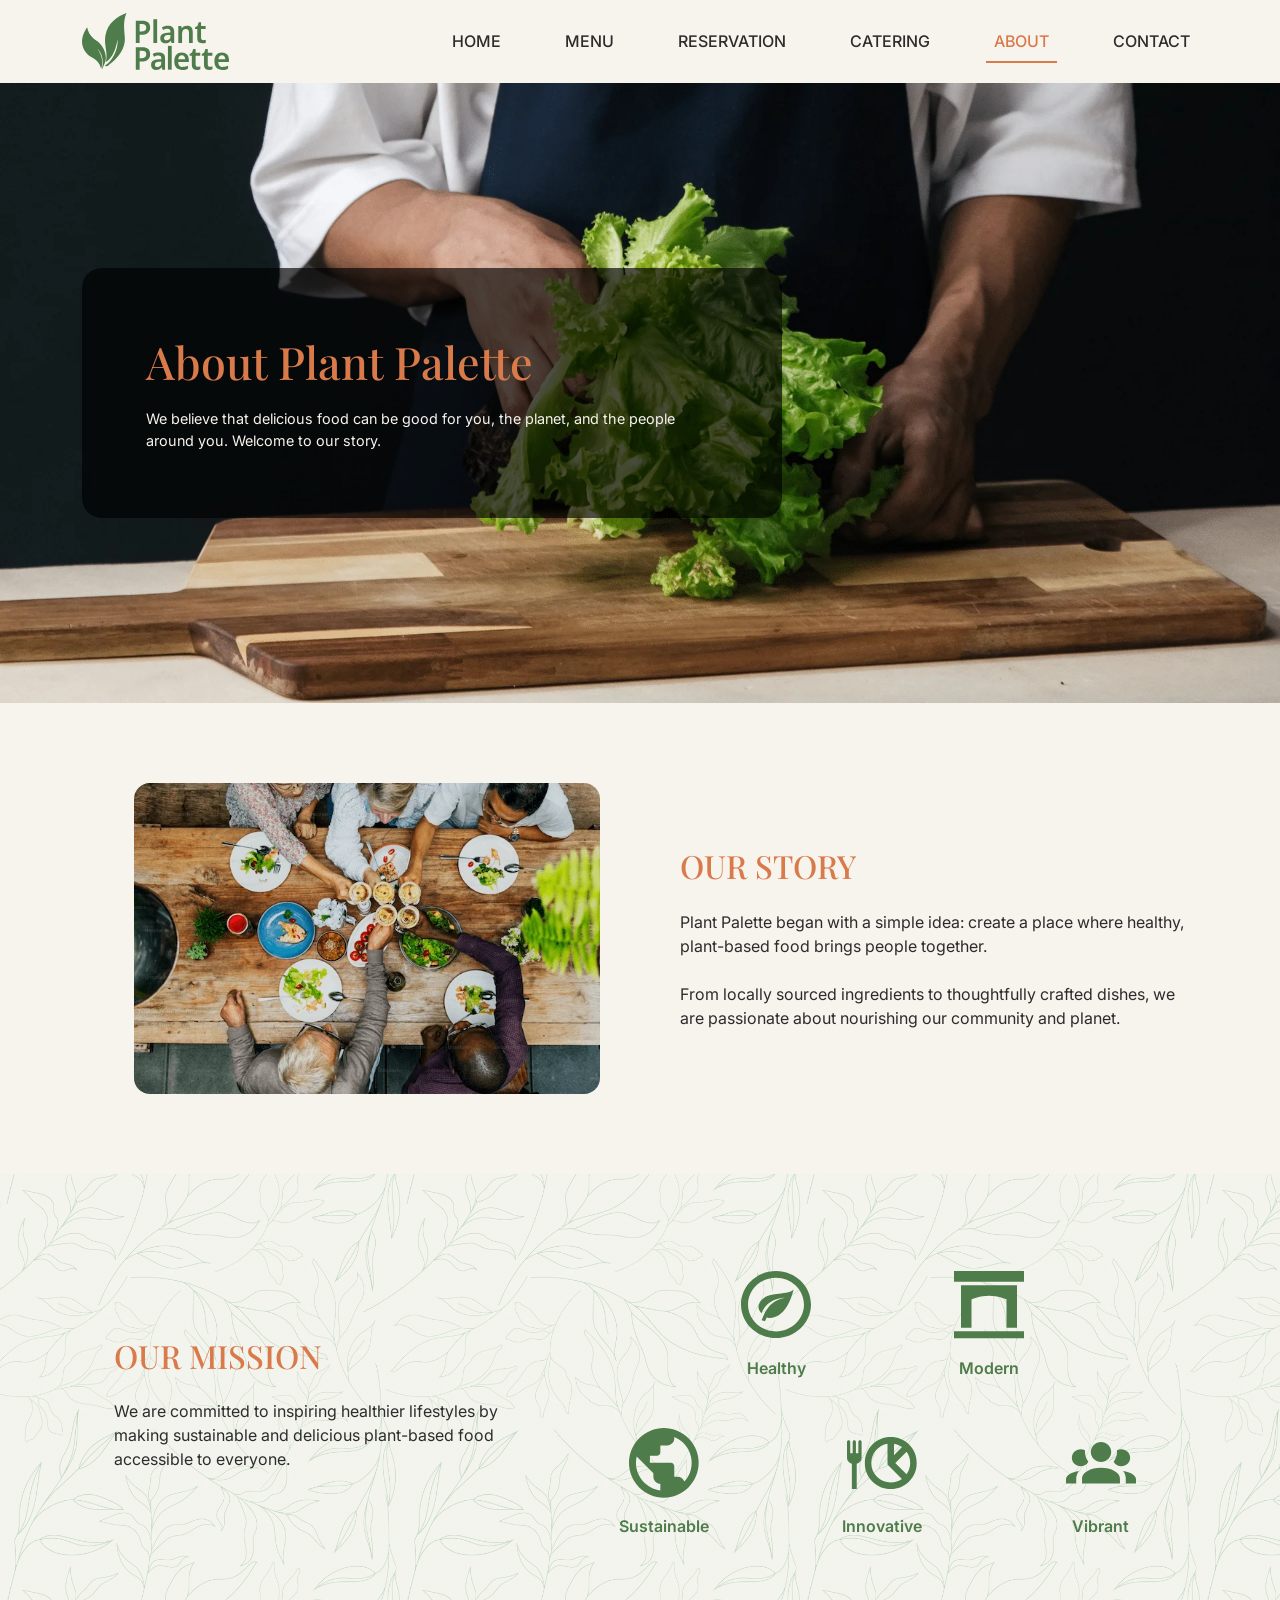
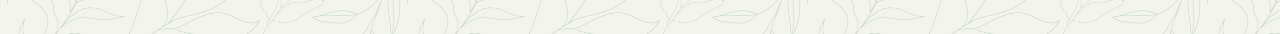
==== about.html @ 4c5352b7 "Add our mission section and bg pic" ====
<!DOCTYPE html>
<html lang="en">
<head>
    <meta charset="UTF-8">
    <meta name="viewport" content="width=device-width, initial-scale=1.0">

    <title>Plant Palette | Reservation</title>

    <link rel="preconnect" href="https://fonts.googleapis.com">
    <link rel="preconnect" href="https://fonts.gstatic.com" crossorigin>
    <link href="https://fonts.googleapis.com/css2?family=Inter:wght@400;500;600;700&family=Playfair+Display:wght@600;700&display=swap" rel="stylesheet">

    <link href="https://cdn.jsdelivr.net/npm/bootstrap@5.3.8/dist/css/bootstrap.min.css" rel="stylesheet" integrity="sha384-sRIl4kxILFvY47J16cr9ZwB07vP4J8+LH7qKQnuqkuIAvNWLzeN8tE5YBujZqJLB" crossorigin="anonymous">

    <link rel="stylesheet" href="https://cdnjs.cloudflare.com/ajax/libs/animate.css/4.1.1/animate.min.css">

    <link rel="stylesheet" href="css/style.css">
</head>

<body>

    <a href="#main-content" class="visually-hidden-focusable">Skip to main content</a>
     
    <!-- Header -->
    <header>
        <nav class="navbar navbar-expand-md">
            <div class="container">
             
                <a class="navbar-brand" href="index.html">
                    <img src="images/logo.svg" alt="Plant Palette"> 
                </a>

                <button
                    class="navbar-toggler"
                    type="button"
                    data-bs-toggle="collapse"
                    data-bs-target="#main-nav"
                    aria-controls="main-nav"
                    aria-expanded="false"
                    aria-label="Toggle navigation"
                >
                   <span class="navbar-toggler-icon"></span>
                </button>

                <div class="collapse navbar-collapse" id="main-nav">
                    <ul class="navbar-nav ms-auto gap-md-2 gap-lg-3 gap-xl-5 text-uppercase">
                        <li class="nav-item">
                            <a class="nav-link" href="index.html">Home</a>
                        </li>

                        <li class="nav-item">
                            <a class="nav-link" href="#">Menu</a>
                        </li>

                        <li class="nav-item">
                            <a class="nav-link" href="reservation.html">Reservation</a>
                        </li>

                        <li class="nav-item">
                            <a class="nav-link" href="#">Catering</a>
                        </li>

                        <li class="nav-item">
                            <a class="nav-link active" aria-current="page" href="about.html">About</a>
                        </li>

                        <li class="nav-item">
                            <a class="nav-link" href="#">Contact</a>
                        </li>
                    </ul>
                </div>

            </div>
        </nav>
    </header>
        
    <main id="main-content">

    <!-- About Hero Section -->
        <section class="hero about-hero">

            <img
                class="hero-image"
                src="images/about-hero-1200.webp"
                srcset="
                    images/about-hero-640.webp 640w,
                    images/about-hero-1200.webp 1200w,
                    images/about-hero-1920.webp 1920w
                "
                sizes="100vw"
                alt="Chef preparing fresh lettuce at Plant Palette"
            >

            <div class="container d-flex justify-content-center justify-content-md-start">
                <div class="hero-content about-hero-content d-flex flex-column justify-content-center">

                    <h1>About Plant Palette</h1>

                    <p class="mb-0">
                        We believe that delicious food can be good for you, the planet,
                        and the people around you. Welcome to our story.
                    </p>

                </div>
            </div>

        </section>      

        <!-- Our Story Section -->
        <section class="our-story">
            <div class="container">

                <!-- Mobile Intro -->
                <div class="d-md-none">
                    <h2 class="text-uppercase text-center mb-4">
                        Our Story
                    </h2>

                    <p class="mb-4">
                        Plant Palette began with a simple idea: create a place where healthy,
                        plant-based food brings people together.
                    </p>

                    <p class="mb-5">
                        From locally sourced ingredients to thoughtfully crafted dishes,
                        we are passionate about nourishing our community and planet.
                    </p>
                </div>

                <div class="row align-items-center g-3 g-md-3 g-xl-5">

                     <!-- Image -->
                    <div class="col-12 col-md-6">
                        <img
                            class="img-fluid rounded-4 our-story-image"
                            src="images/our-story-1200.webp"
                            srcset="
                                images/our-story-640.webp 640w,
                                images/our-story-1200.webp 1200w
                            "
                            sizes="
                                (min-width: 1200px) 40vw,
                                (min-width: 768px) 58vw,
                                100vw
                            "
                            alt="People sharing a meal around a table"
                        >
                    </div>

                    <!-- Tablet / Desktop Content -->
                    <div class="col-12 col-md-6">

                        <div class="d-none d-md-block">
                            <h2 class="text-uppercase mb-4">
                                Our Story
                            </h2>

                            <p class="mb-4">
                                Plant Palette began with a simple idea: create a place where healthy,
                                plant-based food brings people together.
                            </p>

                            <p class="mb-0">
                                From locally sourced ingredients to thoughtfully crafted dishes,
                                we are passionate about nourishing our community and planet.
                            </p>
                        </div>

                    </div>

                </div>
            </div>
        </section>

        <!-- Our Mission Section -->
        <section class="our-mission">
            <div class="container">

                <div class="row align-items-center g-5">

                    <!-- Mission Content -->
                     <div class="col-12 col-md-5">
                        <div class="mission-content">

                            <h2 class="text-uppercase text-center text-md-start mb-4">
                                Our Mission
                            </h2>

                            <p class="mb-0">
                                We are committed to inspiring healthier lifestyles by making
                                sustainable and delicious plant-based food accessible to everyone.
                            </p>

                        </div>
                    </div>

                    <!-- Mission Features -->
                    <div class="col-12 col-md-7">

                        <!-- First Row -->
                        <div class="row justify-content-center text-center g-2 mb-5">

                            <div class="col-5 col-md-4">
                                <img
                                    class="mission-icon"
                                    src="images/healthy-icon.svg"
                                    alt=""
                                >
                                <p class="fw-semibold text-primary mb-0">
                                    Healthy
                                </p>
                            </div>

                            <div class="col-5 col-md-4">
                                <img
                                    class="mission-icon"
                                    src="images/modern-icon.svg"
                                    alt=""
                                >
                                <p class="fw-semibold text-primary mb-0">
                                    Modern
                                </p>
                            </div>

                        </div>

                        <!-- Second Row -->
                        <div class="row justify-content-center text-center g-4">

                            <div class="col-4">
                                <img
                                    class="mission-icon"
                                    src="images/sustainable-icon.svg"
                                    alt=""
                                >
                                <p class="fw-semibold text-primary mb-0">
                                    Sustainable
                                </p>
                            </div>

                            <div class="col-4">
                                <img
                                    class="mission-icon"
                                    src="images/innovative-icon.svg"
                                    alt=""
                                >
                                <p class="fw-semibold text-primary mb-0">
                                    Innovative
                                </p>
                            </div>

                            <div class="col-4">
                                <img
                                    class="mission-icon"
                                    src="images/vibrant-icon.svg"
                                    alt=""
                                >
                                <p class="fw-semibold text-primary mb-0">
                                    Vibrant
                                </p>
                            </div>

                        </div>

                    </div>

                 </div>

            </div>
        </section>






    
    </main>

    <!-- Footer Section -->

    <!-- Bootstrap JS Bundle -->
    <script src="https://cdn.jsdelivr.net/npm/bootstrap@5.3.8/dist/js/bootstrap.bundle.min.js" integrity="sha384-FKyoEForCGlyvwx9Hj09JcYn3nv7wiPVlz7YYwJrWVcXK/BmnVDxM+D2scQbITxI" crossorigin="anonymous"></script>

</body>
</html>
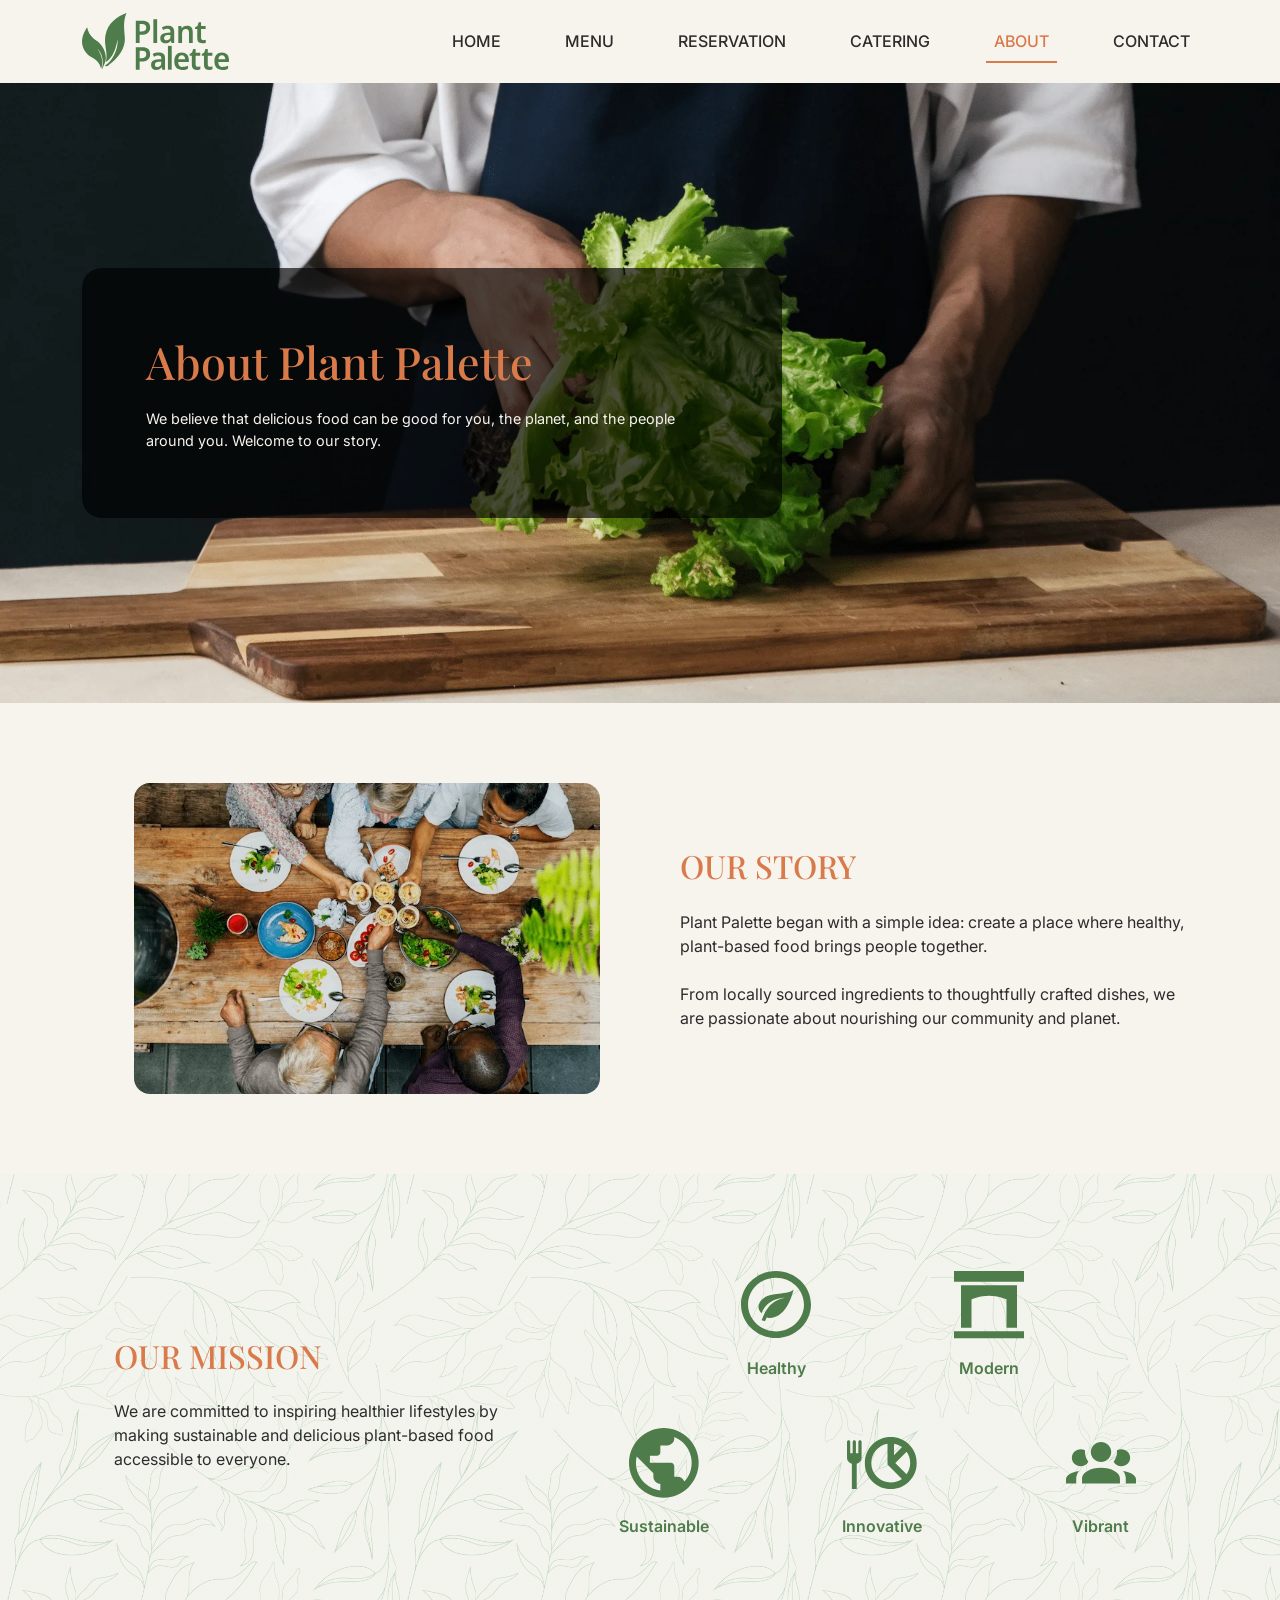
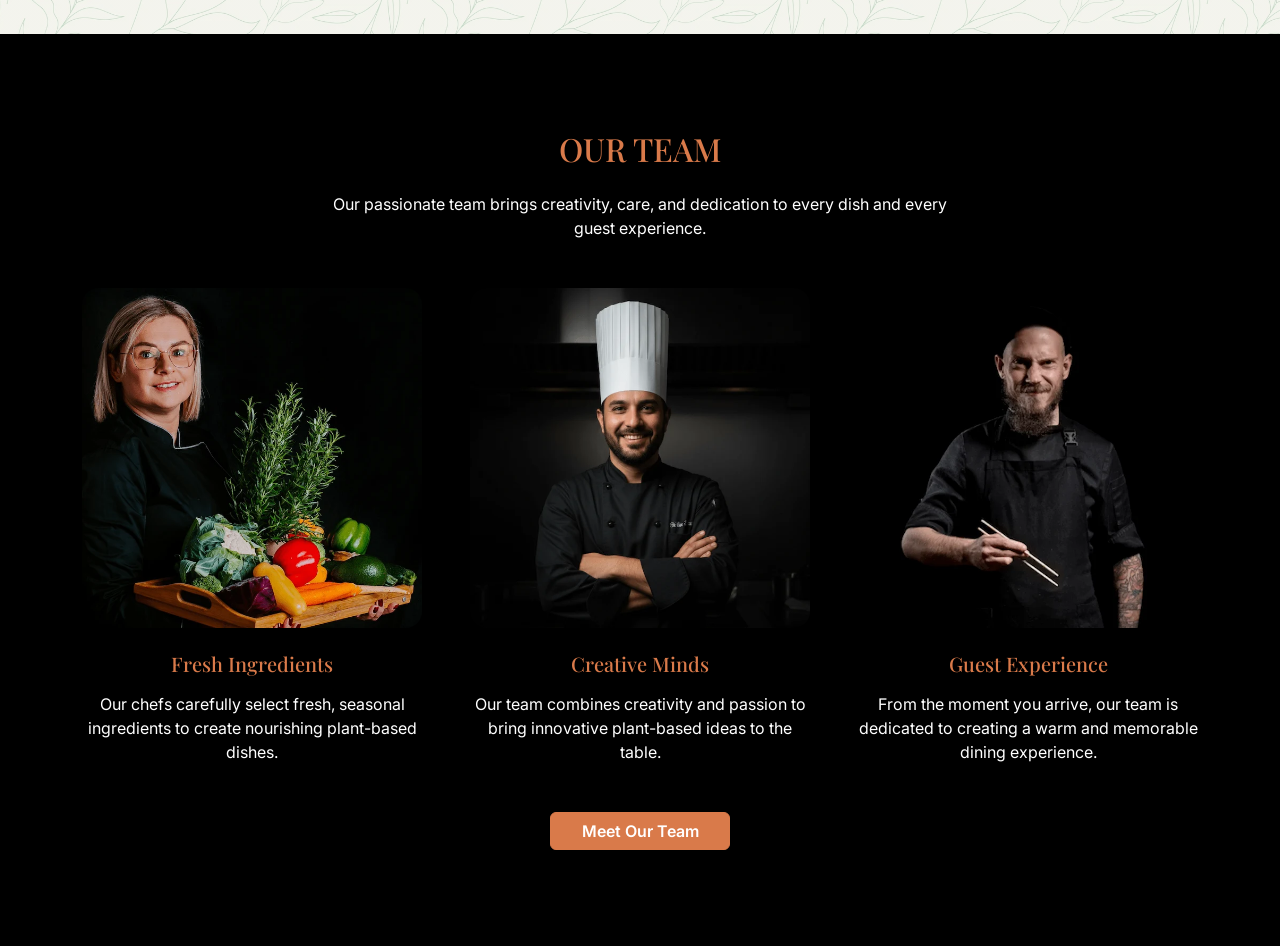
==== commit ea88d693: "Add our team section in about html and css, add team member pics." ====
--- a/about.html
+++ b/about.html
@@ -269,8 +269,129 @@
             </div>
         </section>
 
-
-
+        <!-- Our Team Section -->
+        <section class="our-team">
+            <div class="container">
+
+                <!-- Section Intro -->
+                <div class="team-intro text-center mx-auto">
+                    <h2 class="text-uppercase mb-4">
+                    Our Team
+                    </h2>
+
+                    <p class="mb-5">
+                        Our passionate team brings creativity, care, and dedication
+                        to every dish and every guest experience.
+                    </p>
+                </div>
+
+                <!-- Team Members -->
+                <div class="row g-5 text-center">
+
+                    <!-- Fresh Ingredients -->
+                    <div class="col-12 col-md-6 col-xl-4 order-1 ps-md-4">
+                        <div class="team-member">
+
+                            <img
+                                class="img-fluid rounded-4 team-image"
+                                src="images/fresh-ingredients-1200.webp"
+                                srcset="
+                                    images/fresh-ingredients-640.webp 640w,
+                                    images/fresh-ingredients-1200.webp 1200w
+                                "
+                                sizes="
+                                    (min-width: 1200px) 33vw,
+                                    (min-width: 768px) 50vw,
+                                    100vw
+                                "
+                                alt="Chef preparing fresh ingredients"
+                            >
+
+                            <h3 class="mt-4 mb-3 fs-5">
+                                Fresh Ingredients
+                            </h3>
+
+                            <p class="mb-0">
+                                Our chefs carefully select fresh, seasonal ingredients
+                                to create nourishing plant-based dishes.
+                            </p>
+
+                        </div>
+                    </div>
+
+                    <!-- Creative Minds -->
+                    <div class="col-12 col-md-6 col-xl-4 order-3 order-xl-2 mx-md-auto mx-xl-0">
+                        <div class="team-member">
+
+                            <img
+                                class="img-fluid rounded-4 team-image"
+                                src="images/creative-minds-1200.webp"
+                                srcset="
+                                    images/creative-minds-640.webp 640w,
+                                    images/creative-minds-1200.webp 1200w
+                                "
+                                sizes="
+                                    (min-width: 1200px) 33vw,
+                                    (min-width: 768px) 50vw,
+                                    100vw
+                                "
+                                alt="Chef preparing a creative plant-based dish"
+                            >
+
+                            <h3 class="mt-4 mb-3 fs-5">
+                                Creative Minds
+                            </h3>
+
+                            <p class="mb-0">
+                                Our team combines creativity and passion to bring
+                                innovative plant-based ideas to the table.
+                            </p>
+
+                        </div>
+                    </div>
+
+                    <!-- Guest Experience -->
+                    <div class="col-12 col-md-6 col-xl-4 order-2 order-xl-3">
+                        <div class="team-member">
+
+                            <img
+                                class="img-fluid rounded-4 team-image"
+                                src="images/guest-experience-1200.webp"
+                                srcset="
+                                    images/guest-experience-640.webp 640w,
+                                    images/guest-experience-1200.webp 1200w
+                                "
+                                sizes="
+                                    (min-width: 1200px) 33vw,
+                                    (min-width: 768px) 50vw,
+                                    100vw
+                                "
+                                alt="Restaurant team member providing guest service"
+                            >
+
+                            <h3 class="mt-4 mb-3 fs-5">
+                                Guest Experience
+                            </h3>
+
+                            <p class="mb-0">
+                                From the moment you arrive, our team is dedicated
+                                to creating a warm and memorable dining experience.
+                            </p>
+
+                        </div>
+                    </div>
+
+                </div>
+
+                <!-- CTA -->
+                <div class="text-center mt-5">
+                    <a class="btn btn-accent" href="#">
+                        Meet Our Team
+                    </a>
+                </div>
+
+            </div>
+        </section>
 
 
 
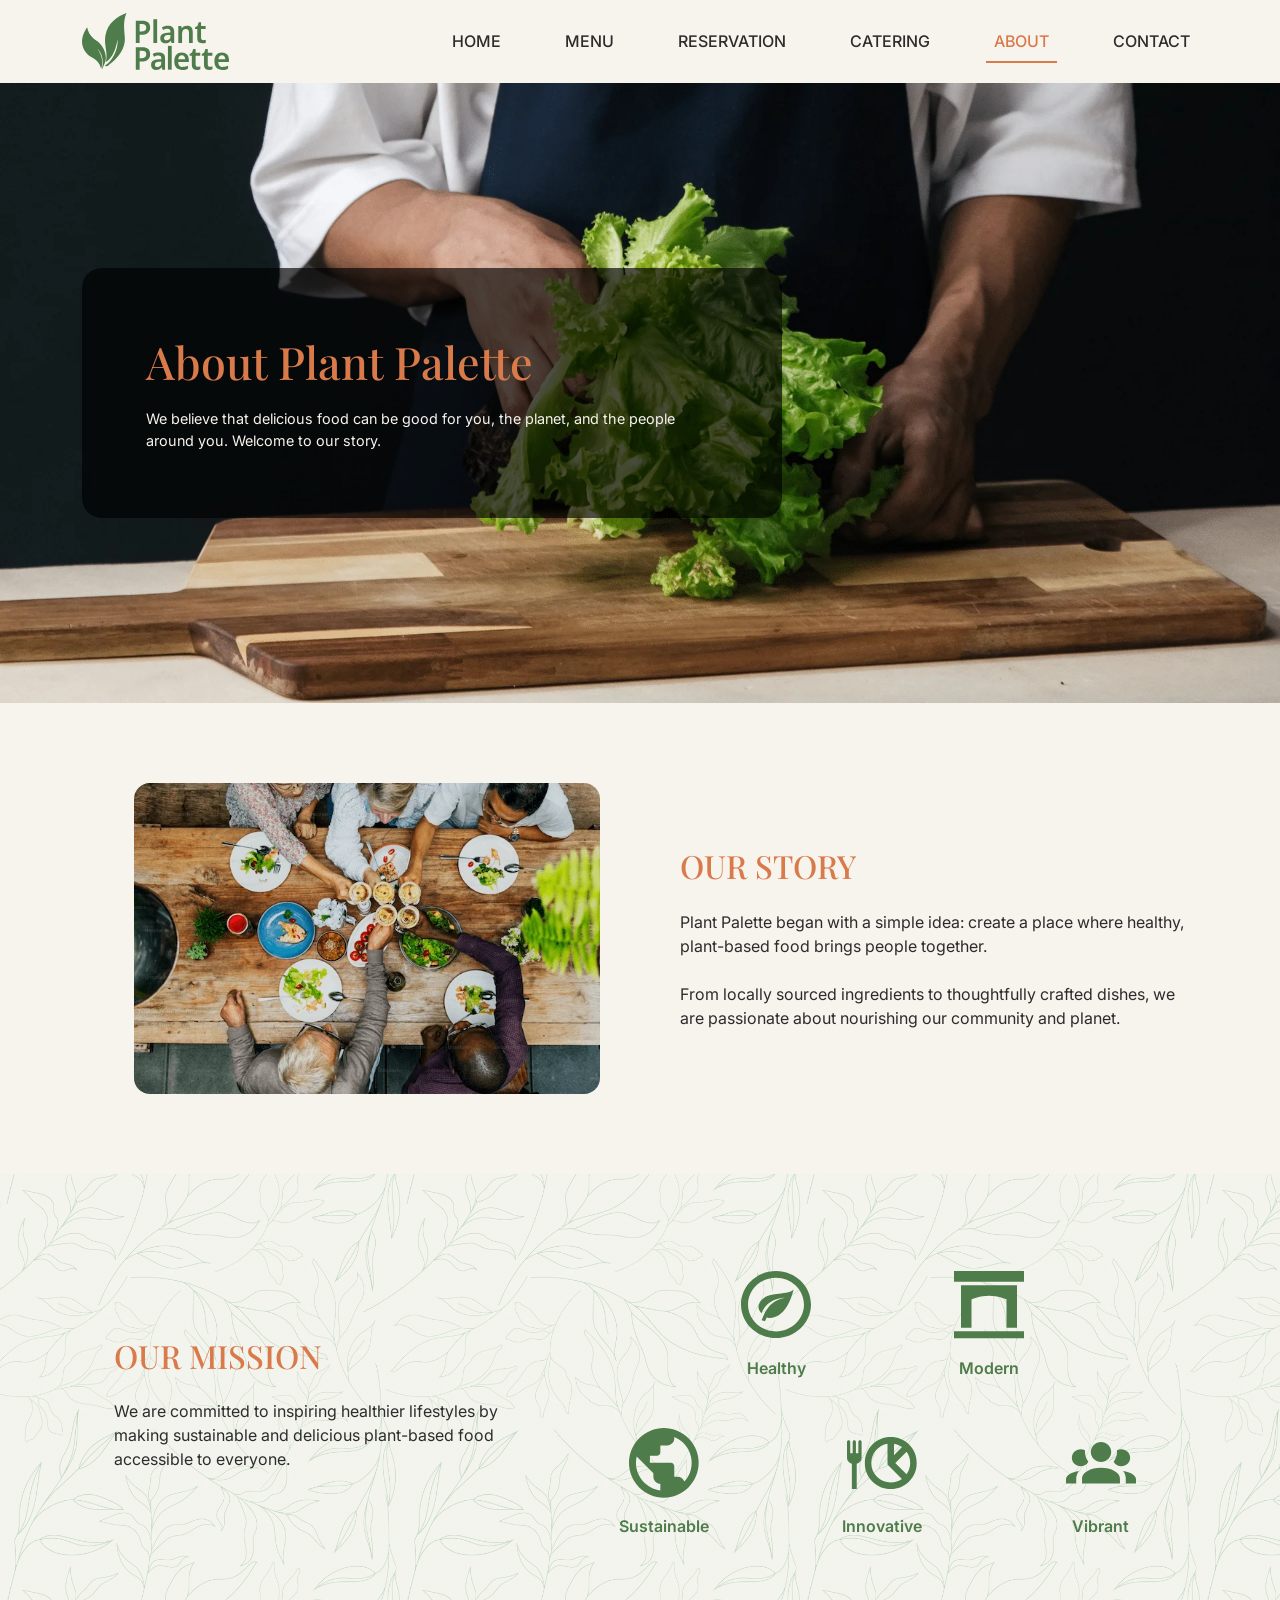
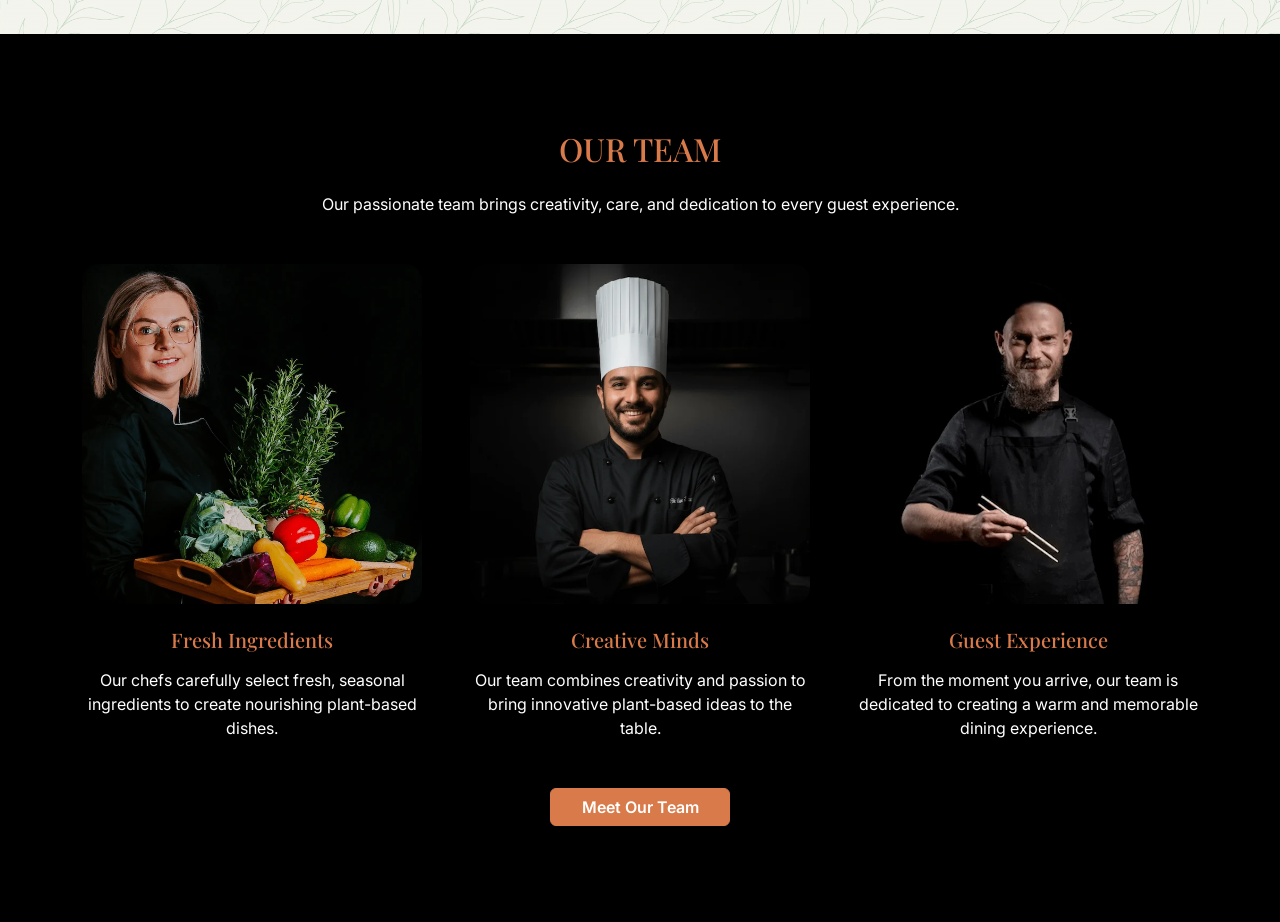
==== commit ad25dff8: "Updated coding layout for our team section" ====
--- a/about.html
+++ b/about.html
@@ -281,7 +281,7 @@
 
                     <p class="mb-5">
                         Our passionate team brings creativity, care, and dedication
-                        to every dish and every guest experience.
+                        to every guest experience.
                     </p>
                 </div>
 
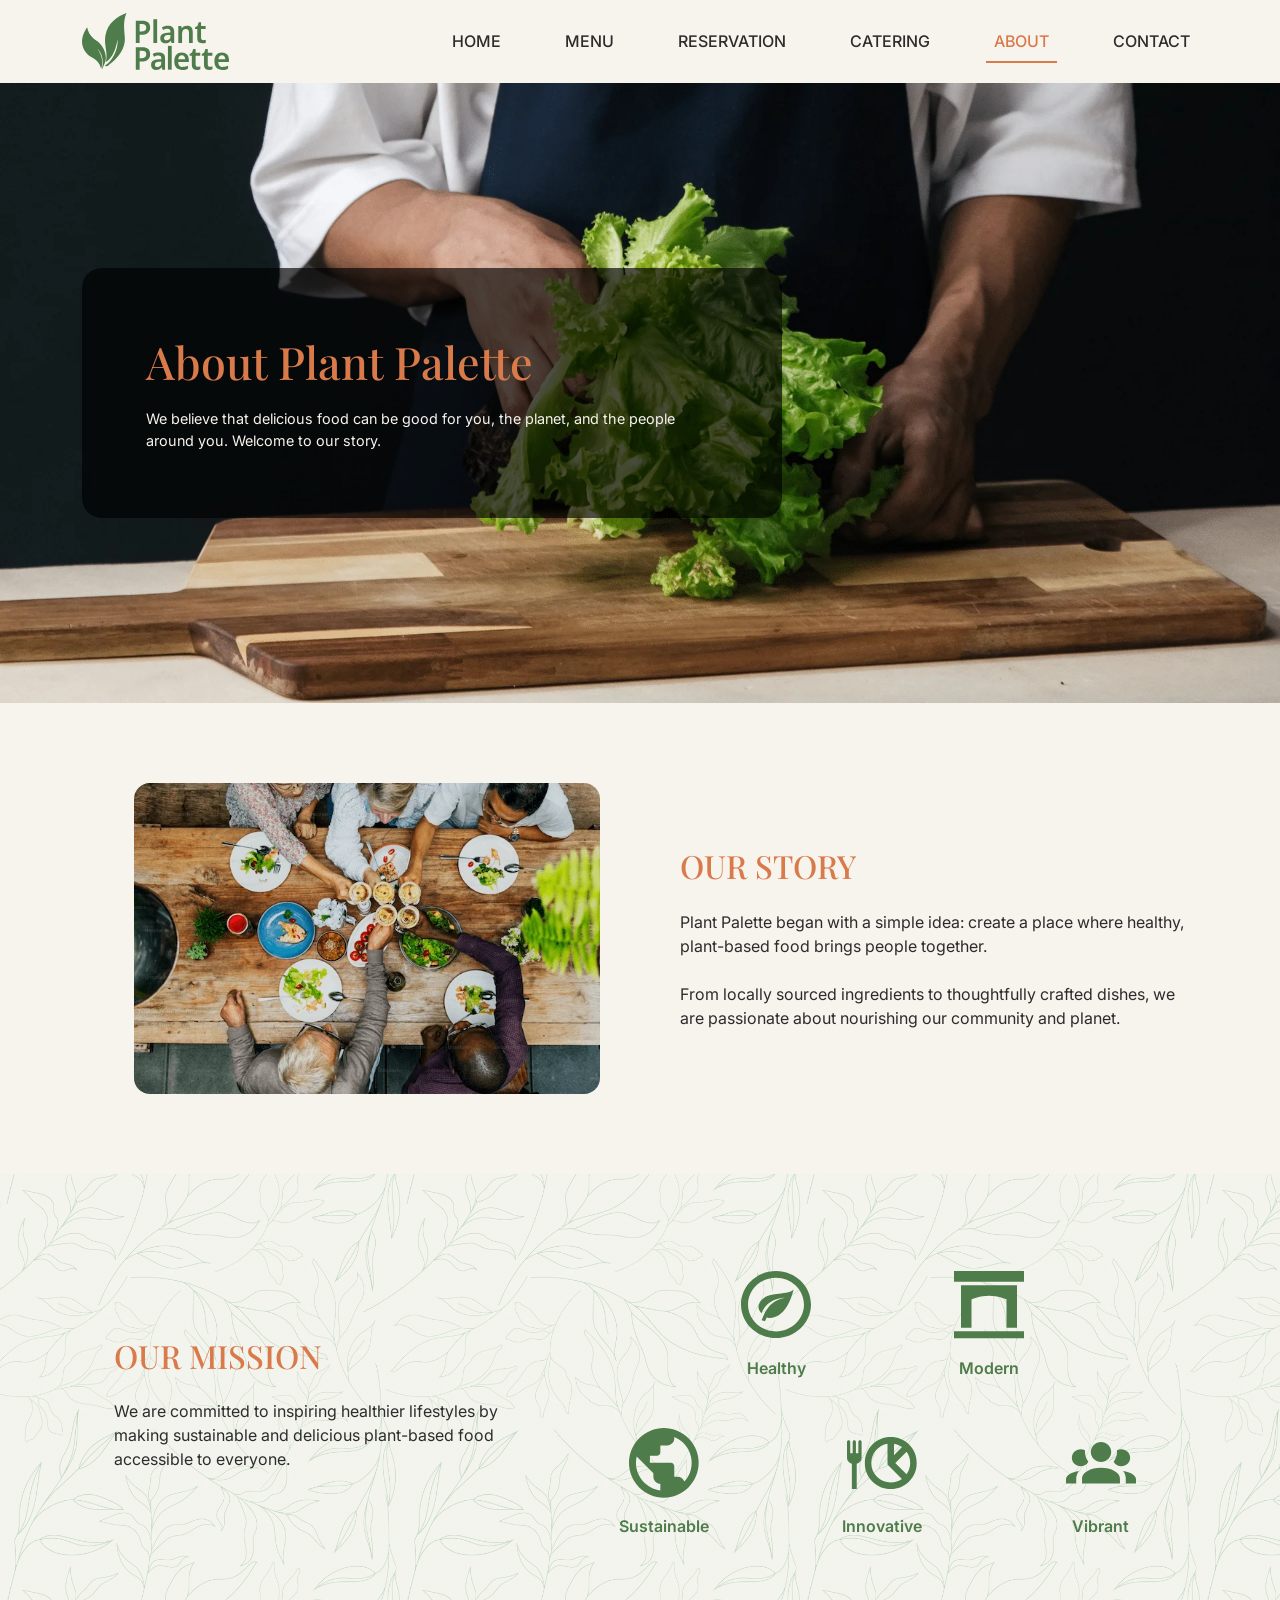
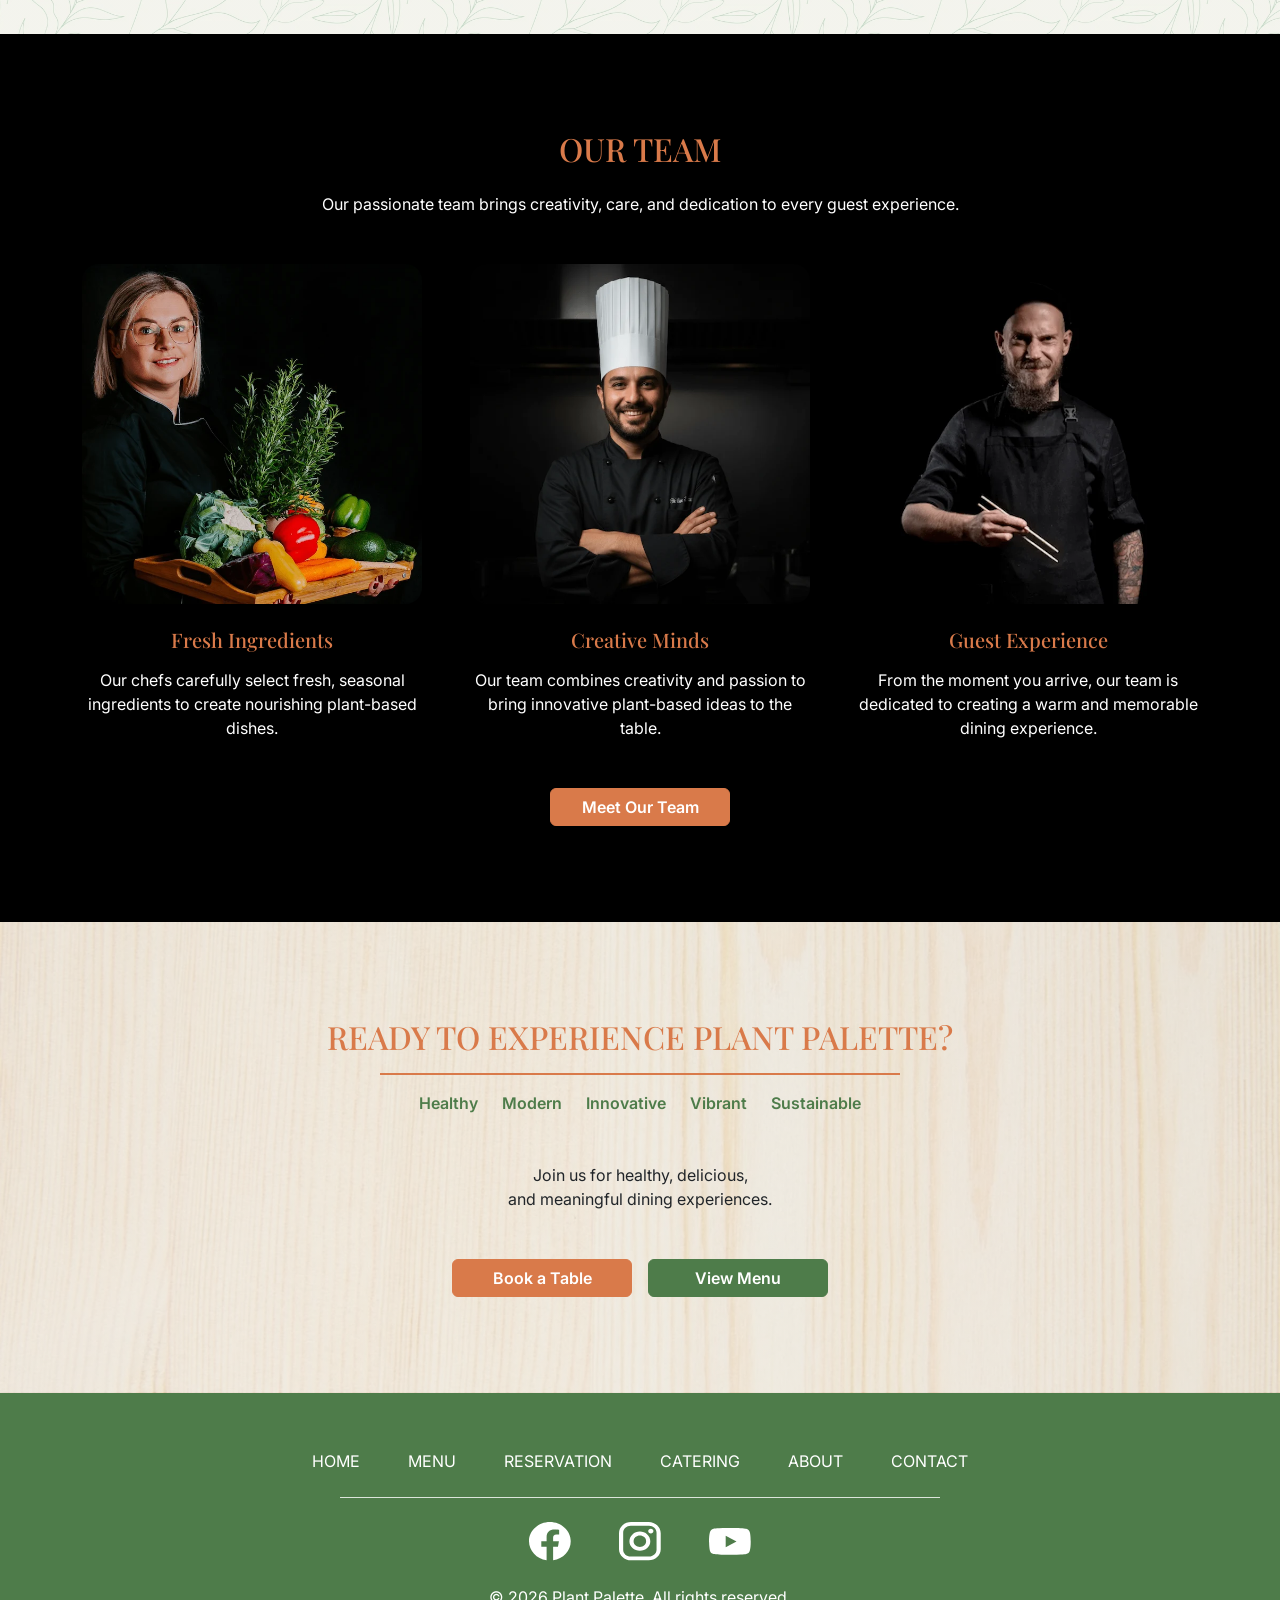
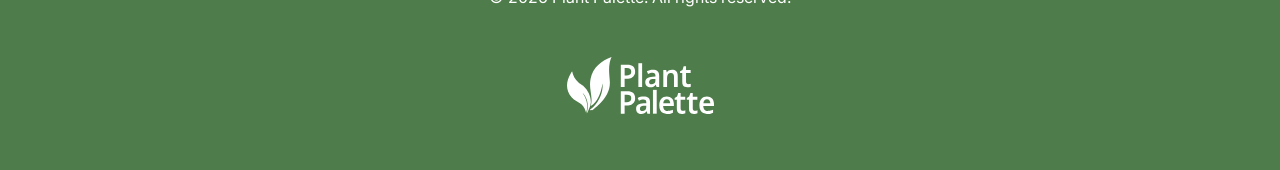
==== commit 72fd8d2e: "Add CTA and footer section in about html" ====
--- a/about.html
+++ b/about.html
@@ -393,14 +393,185 @@
             </div>
         </section>
 
-
-
+         <!-- CTA Section -->
+        <section class="cta-section">
+            <div class="container text-center">
+
+                <h2 class="text-uppercase mb-3">
+                    Ready to Experience Plant Palette?
+                </h2>
+
+                <div class="cta-divider mx-auto mb-3"></div>
+
+                <div class="cta-keywords d-flex justify-content-center flex-wrap gap-2 gap-md-3 gap-xl-4 fw-semibold text-primary mb-5">
+                    <span>Healthy</span>
+                    <span>Modern</span>
+                    <span>Innovative</span>
+                    <span>Vibrant</span>
+                    <span>Sustainable</span>
+                </div>
+
+                <p class="mb-5 text-dark">
+                    Join us for healthy, delicious,<br>
+                    and meaningful dining experiences.
+                </p>
+            
+            
+                <div class="d-flex flex-column flex-md-row justify-content-center align-items-center gap-3">
+                    <a class="btn btn-accent" href="reservation.html">
+                        Book a Table
+                    </a>
+
+                    <a class="btn btn-primary" href="#">
+                        View Menu
+                    </a>
+                </div>
+            </div>
+        </section>
     
     </main>
 
-    <!-- Footer Section -->
-
-    <!-- Bootstrap JS Bundle -->
+     <!-- Footer Section -->
+    <footer class="site-footer">
+   
+        <div class="container">
+
+            <div class="d-md-none">
+
+                <div class="row align-items-center">
+
+                    <!-- Navigation -->
+                    <div class="col-4">
+                        <nav aria-label="Footer navigation">
+                            <ul class="list-unstyled mb-0 d-flex flex-column gap-3">
+                                <li><a class="footer-link" href="index.html">Home</a></li>
+                                <li><a class="footer-link" href="#">Menu</a></li>
+                                <li><a class="footer-link" href="reservation.html">Reservation</a></li>
+                                <li><a class="footer-link" href="#">Catering</a></li>
+                                <li><a class="footer-link" href="about.html">About</a></li>
+                                <li><a class="footer-link" href="#">Contact</a></li>
+                            </ul>
+                        </nav>
+                    </div>
+
+                    <!-- Social Icons -->
+                    <div class="col-3">
+                        <div class="d-flex flex-column align-items-center gap-4">
+
+                            <a href="#" aria-label="Facebook">
+                                <img
+                                    src="images/facebook-icon.svg"
+                                    alt=""
+                                    width="42"
+                                    height="39"
+                                >
+                            </a>
+
+                            <a href="#" aria-label="Instagram">
+                                <img
+                                    src="images/instagram-icon.svg"
+                                    alt=""
+                                    width="42"
+                                    height="39"
+                                >
+                            </a>
+
+                            <a href="#" aria-label="YouTube">
+                                <img
+                                    src="images/youtube-icon.svg"
+                                    alt=""
+                                    width="42"
+                                    height="27"
+                                >
+                            </a>
+
+                        </div>
+                    </div>
+
+                    <div class="col-5 ps-4">
+                        <p class="mb-0 footer-copyright">
+                            &copy; 2026 Plant Palette. All rights reserved.
+                        </p>
+                    </div>
+
+                </div>
+
+                <hr class="footer-divider my-4">
+
+                <div class="text-center">
+                    <img
+                        class="footer-logo"
+                        src="images/logo-white.svg"
+                        alt="Plant Palette"
+                    >
+                </div>
+
+            </div>
+
+            <!-- Tablet / Desktop -->
+            <div class="d-none d-md-block text-center">
+
+                <!-- Navigation -->
+                <nav aria-label="Footer navigation">
+                    <ul class="list-unstyled mb-4 d-flex justify-content-center gap-4 gap-xl-5">
+                        <li><a class="footer-link" href="index.html">Home</a></li>
+                        <li><a class="footer-link" href="#">Menu</a></li>
+                        <li><a class="footer-link" href="reservation.html">Reservation</a></li>
+                        <li><a class="footer-link" href="#">Catering</a></li>
+                        <li><a class="footer-link" href="about.html">About</a></li>
+                        <li><a class="footer-link" href="#">Contact</a></li>
+                    </ul>
+                </nav>
+
+                <hr class="footer-divider mx-auto mb-4">
+
+                <!-- Social Icons -->
+                <div class="d-flex justify-content-center align-items-center gap-4 gap-xl-5 mb-4">
+
+                    <a href="#" aria-label="Facebook">
+                        <img
+                            src="images/facebook-icon.svg"
+                            alt=""
+                            width="42"
+                            height="39"
+                        >
+                    </a>
+
+                    <a href="#" aria-label="Instagram">
+                        <img
+                            src="images/instagram-icon.svg"
+                            alt=""
+                            width="42"
+                            height="39"
+                        >
+                    </a>
+
+                    <a href="#" aria-label="YouTube">
+                        <img
+                            src="images/youtube-icon.svg"
+                            alt=""
+                            width="42"
+                            height="27"
+                        >
+                    </a>
+
+                </div>
+              
+                <p class="mb-5">
+                    &copy; 2026 Plant Palette. All rights reserved.
+                </p>
+
+                <img
+                    class="footer-logo"
+                    src="images/logo-white.svg"
+                    alt="Plant Palette"
+                >
+
+            </div>
+
+        </div>
+    </footer>
+
     <script src="https://cdn.jsdelivr.net/npm/bootstrap@5.3.8/dist/js/bootstrap.bundle.min.js" integrity="sha384-FKyoEForCGlyvwx9Hj09JcYn3nv7wiPVlz7YYwJrWVcXK/BmnVDxM+D2scQbITxI" crossorigin="anonymous"></script>
 
 </body>
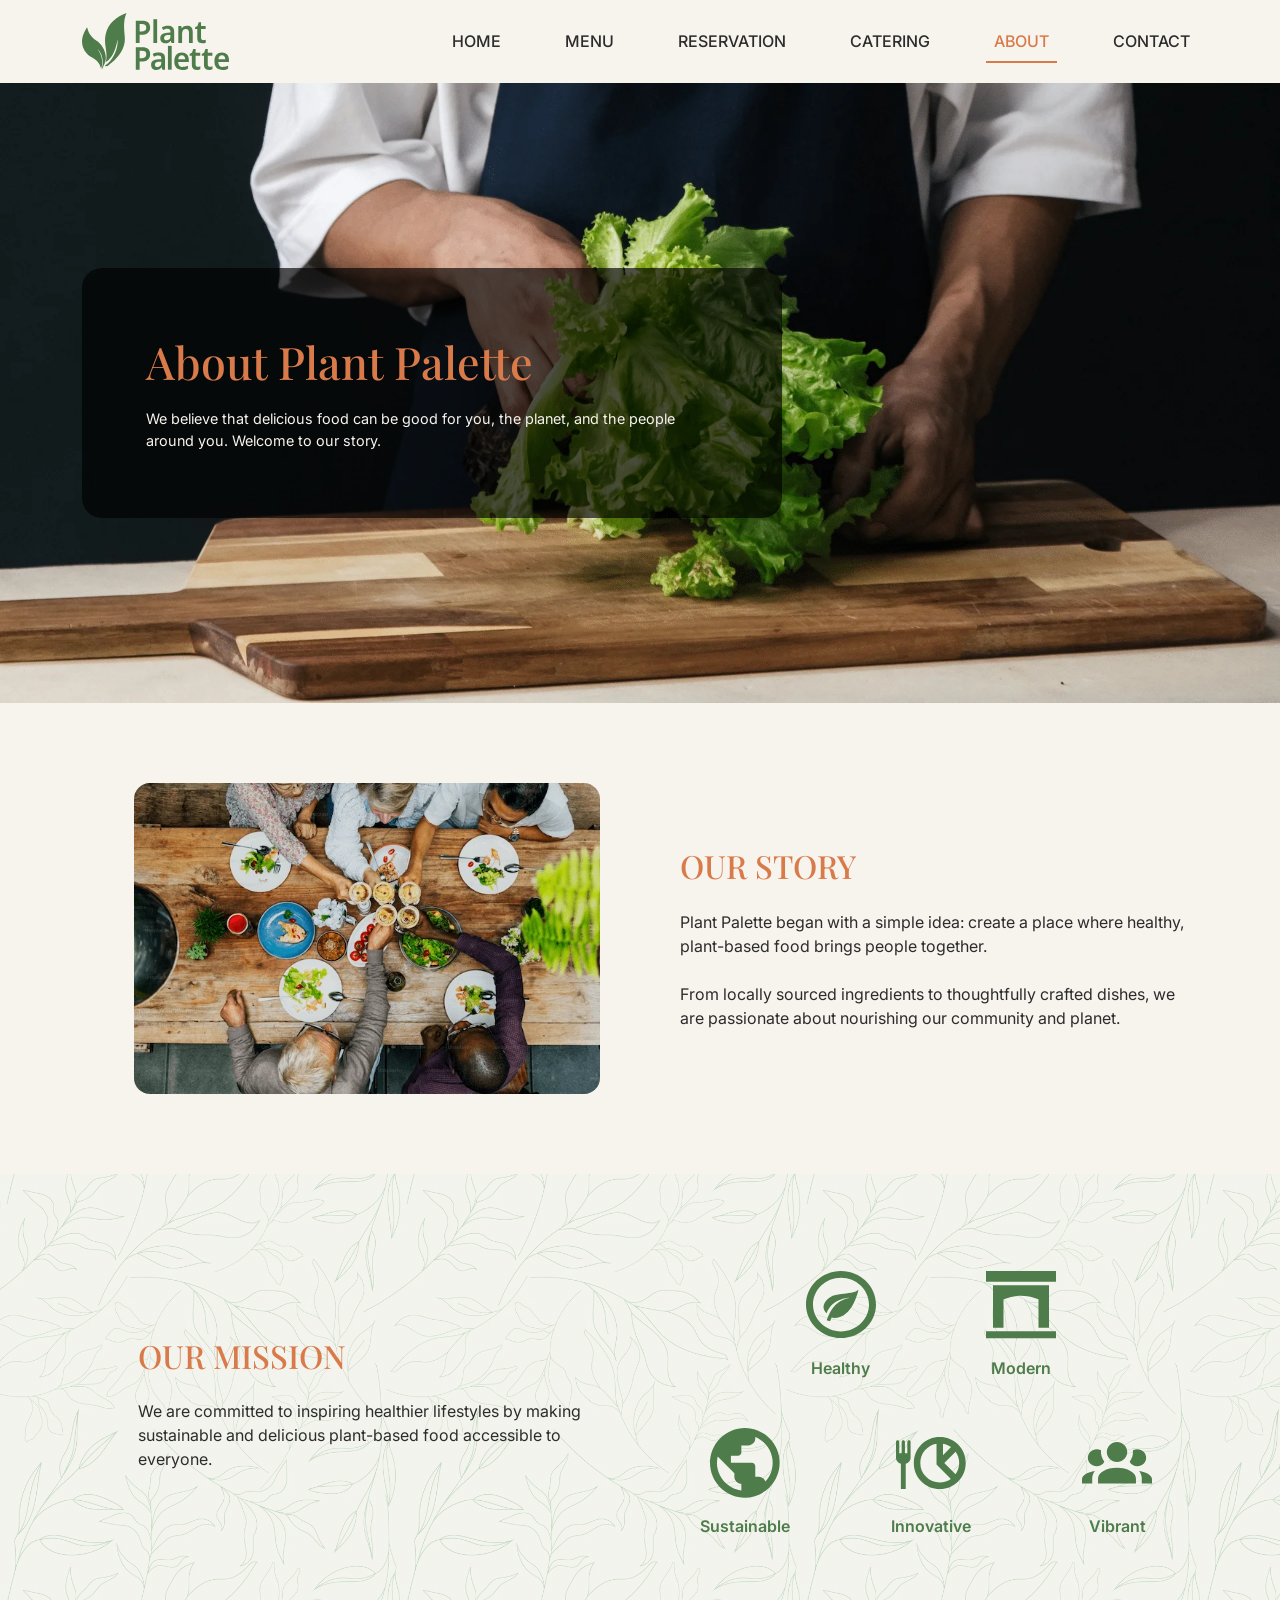
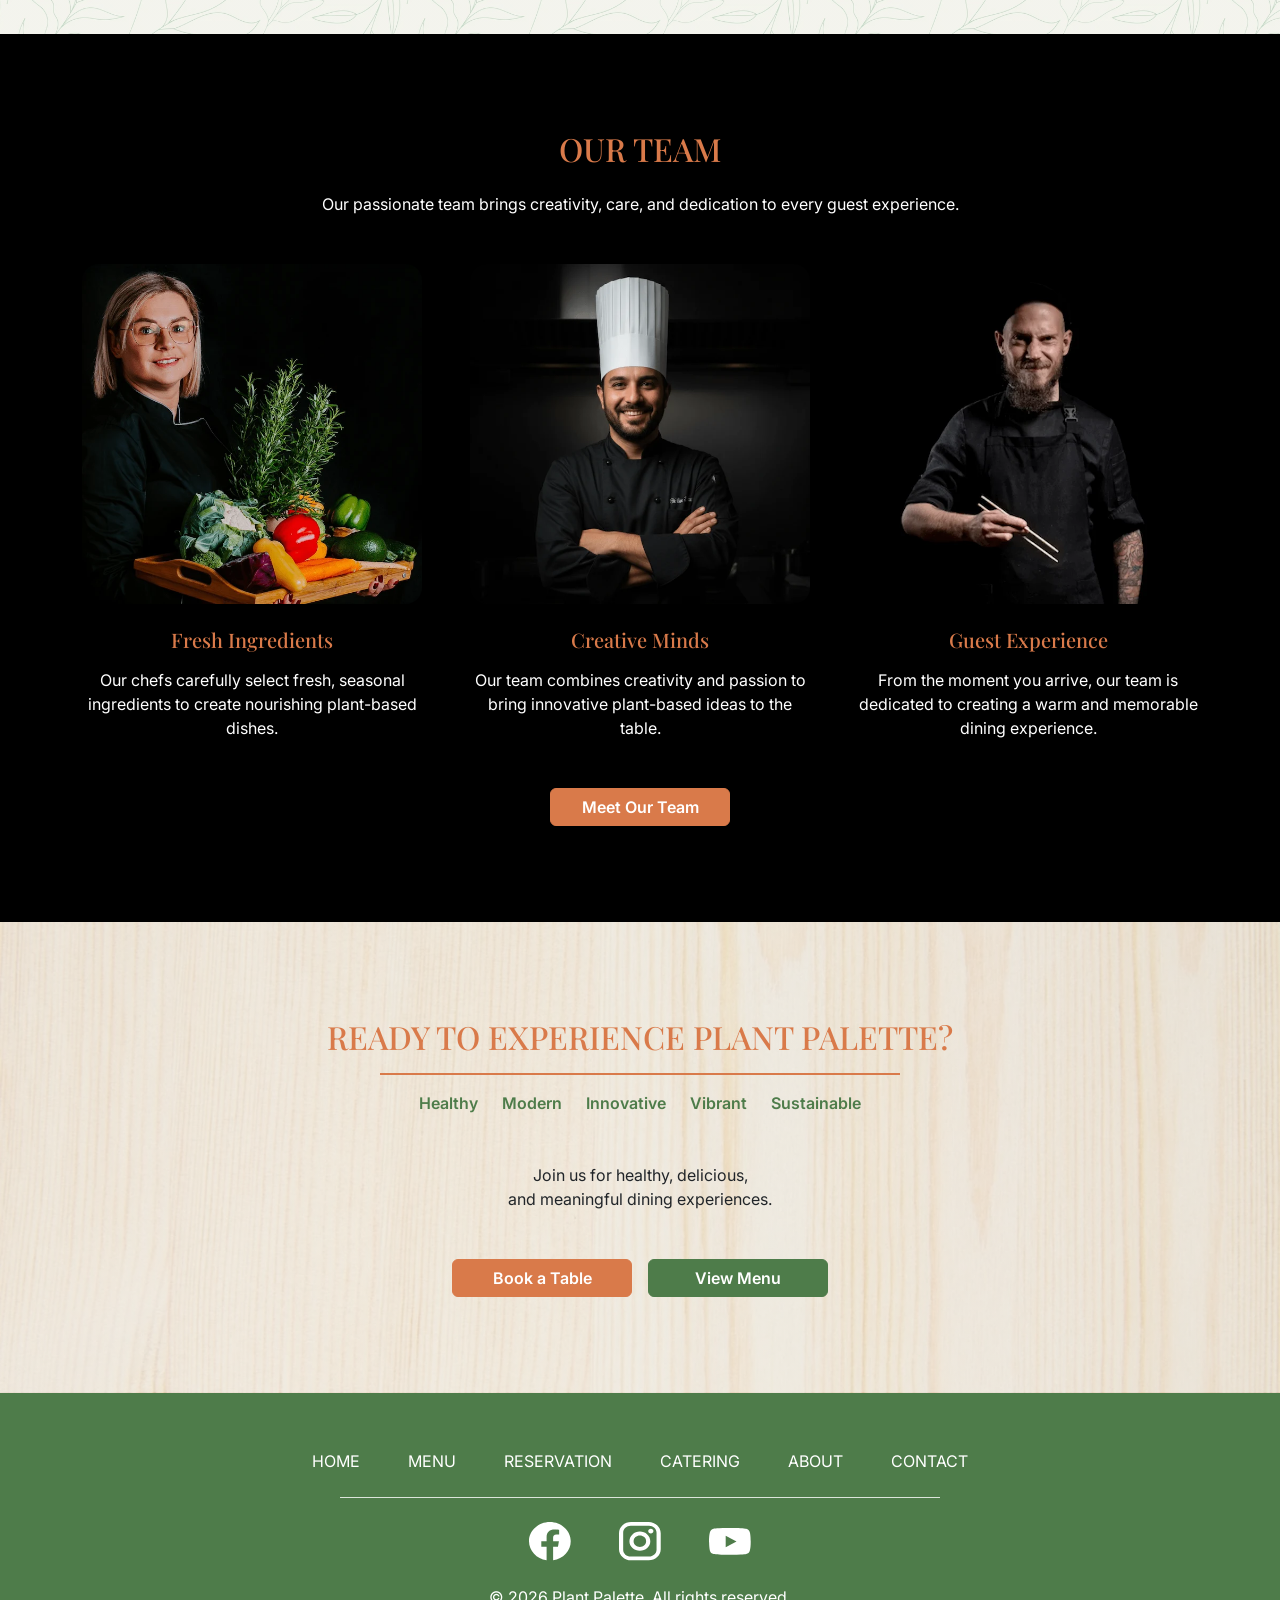
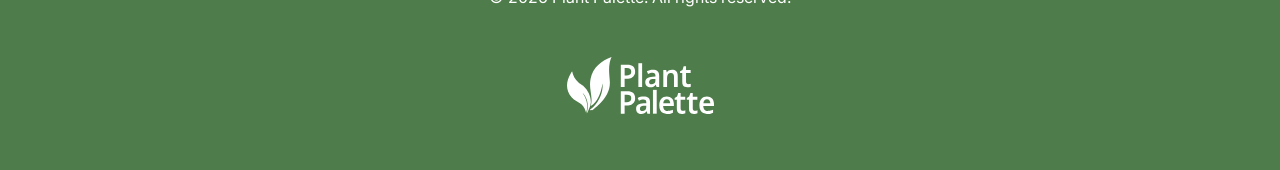
==== commit 2ef1be40: "Increase padding for our mission section in about html" ====
--- a/about.html
+++ b/about.html
@@ -179,7 +179,7 @@
                 <div class="row align-items-center g-5">
 
                     <!-- Mission Content -->
-                     <div class="col-12 col-md-5">
+                     <div class="col-12 col-md-6 ps-xl-5">
                         <div class="mission-content">
 
                             <h2 class="text-uppercase text-center text-md-start mb-4">
@@ -195,7 +195,7 @@
                     </div>
 
                     <!-- Mission Features -->
-                    <div class="col-12 col-md-7">
+                    <div class="col-12 col-md-6">
 
                         <!-- First Row -->
                         <div class="row justify-content-center text-center g-2 mb-5">
@@ -393,7 +393,7 @@
             </div>
         </section>
 
-         <!-- CTA Section -->
+         <!-- About CTA Section -->
         <section class="cta-section">
             <div class="container text-center">
 
@@ -431,7 +431,7 @@
     
     </main>
 
-     <!-- Footer Section -->
+     <!-- About Footer Section -->
     <footer class="site-footer">
    
         <div class="container">
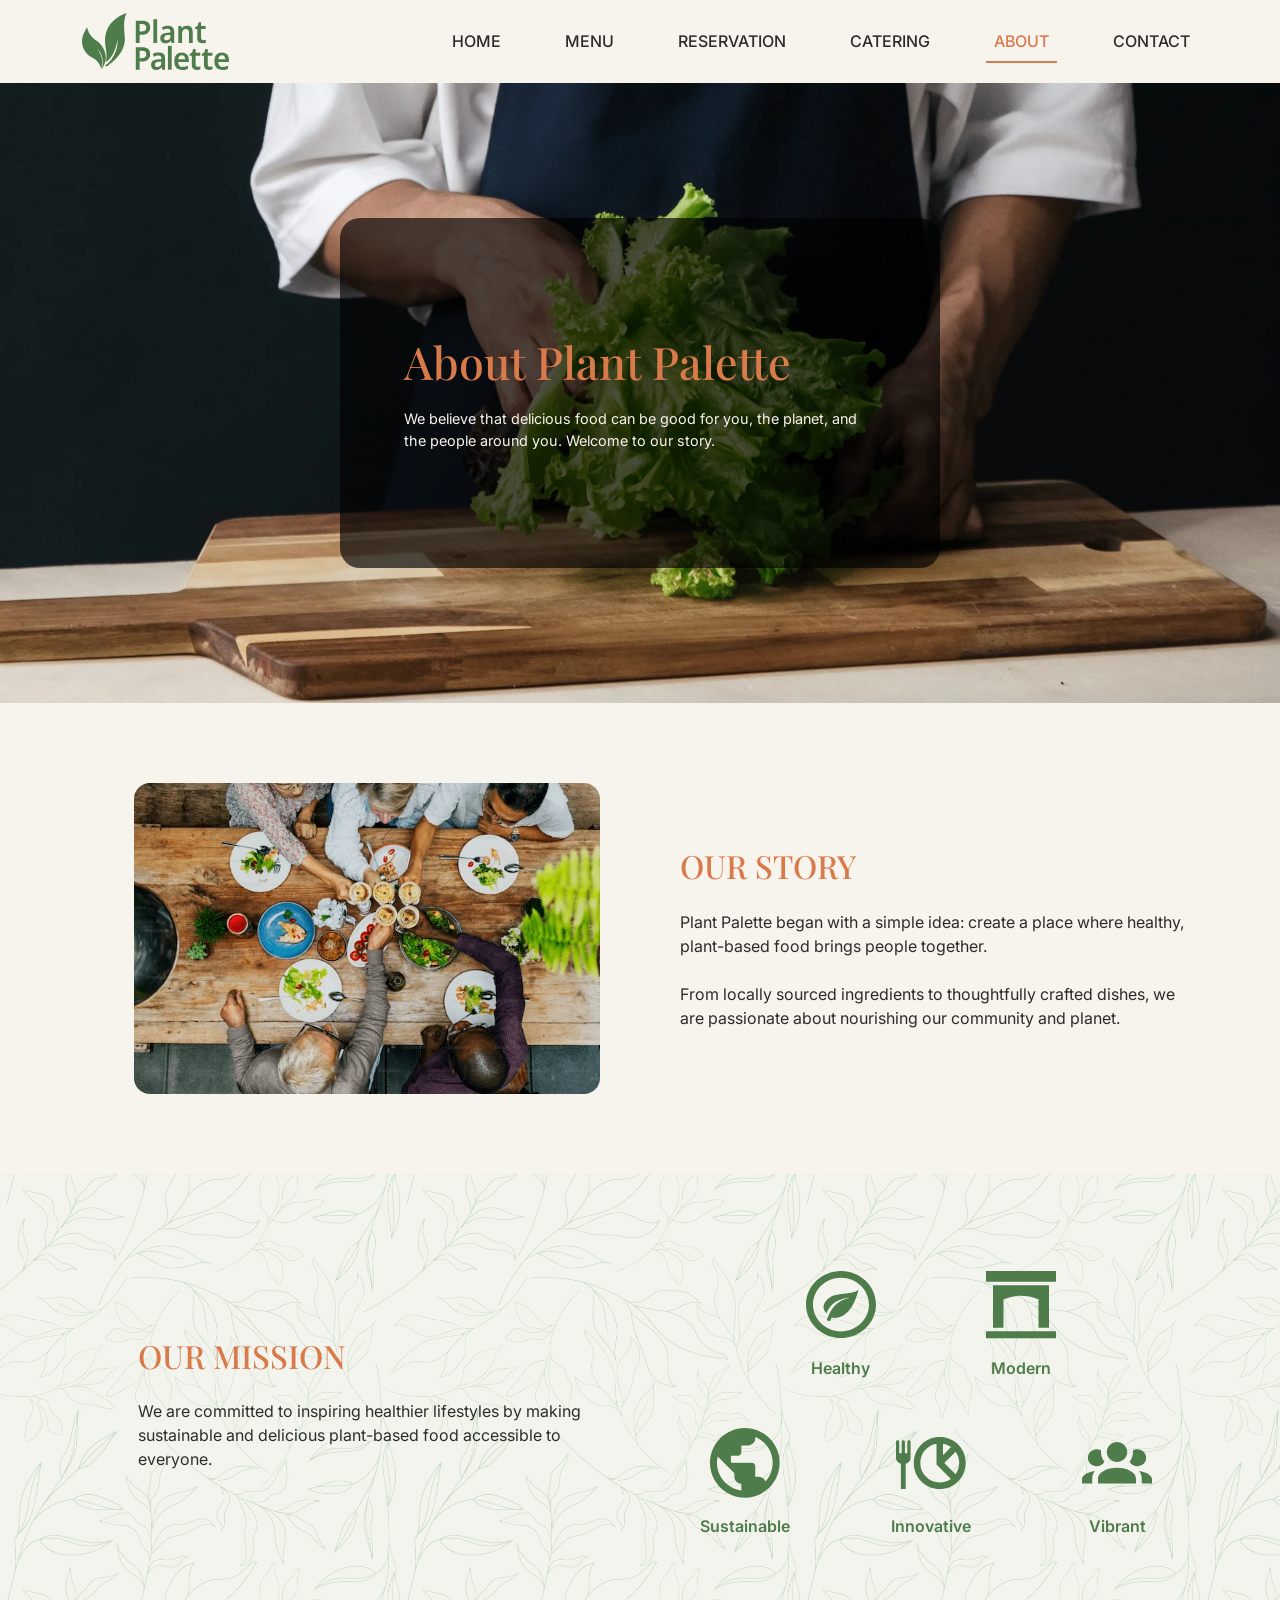
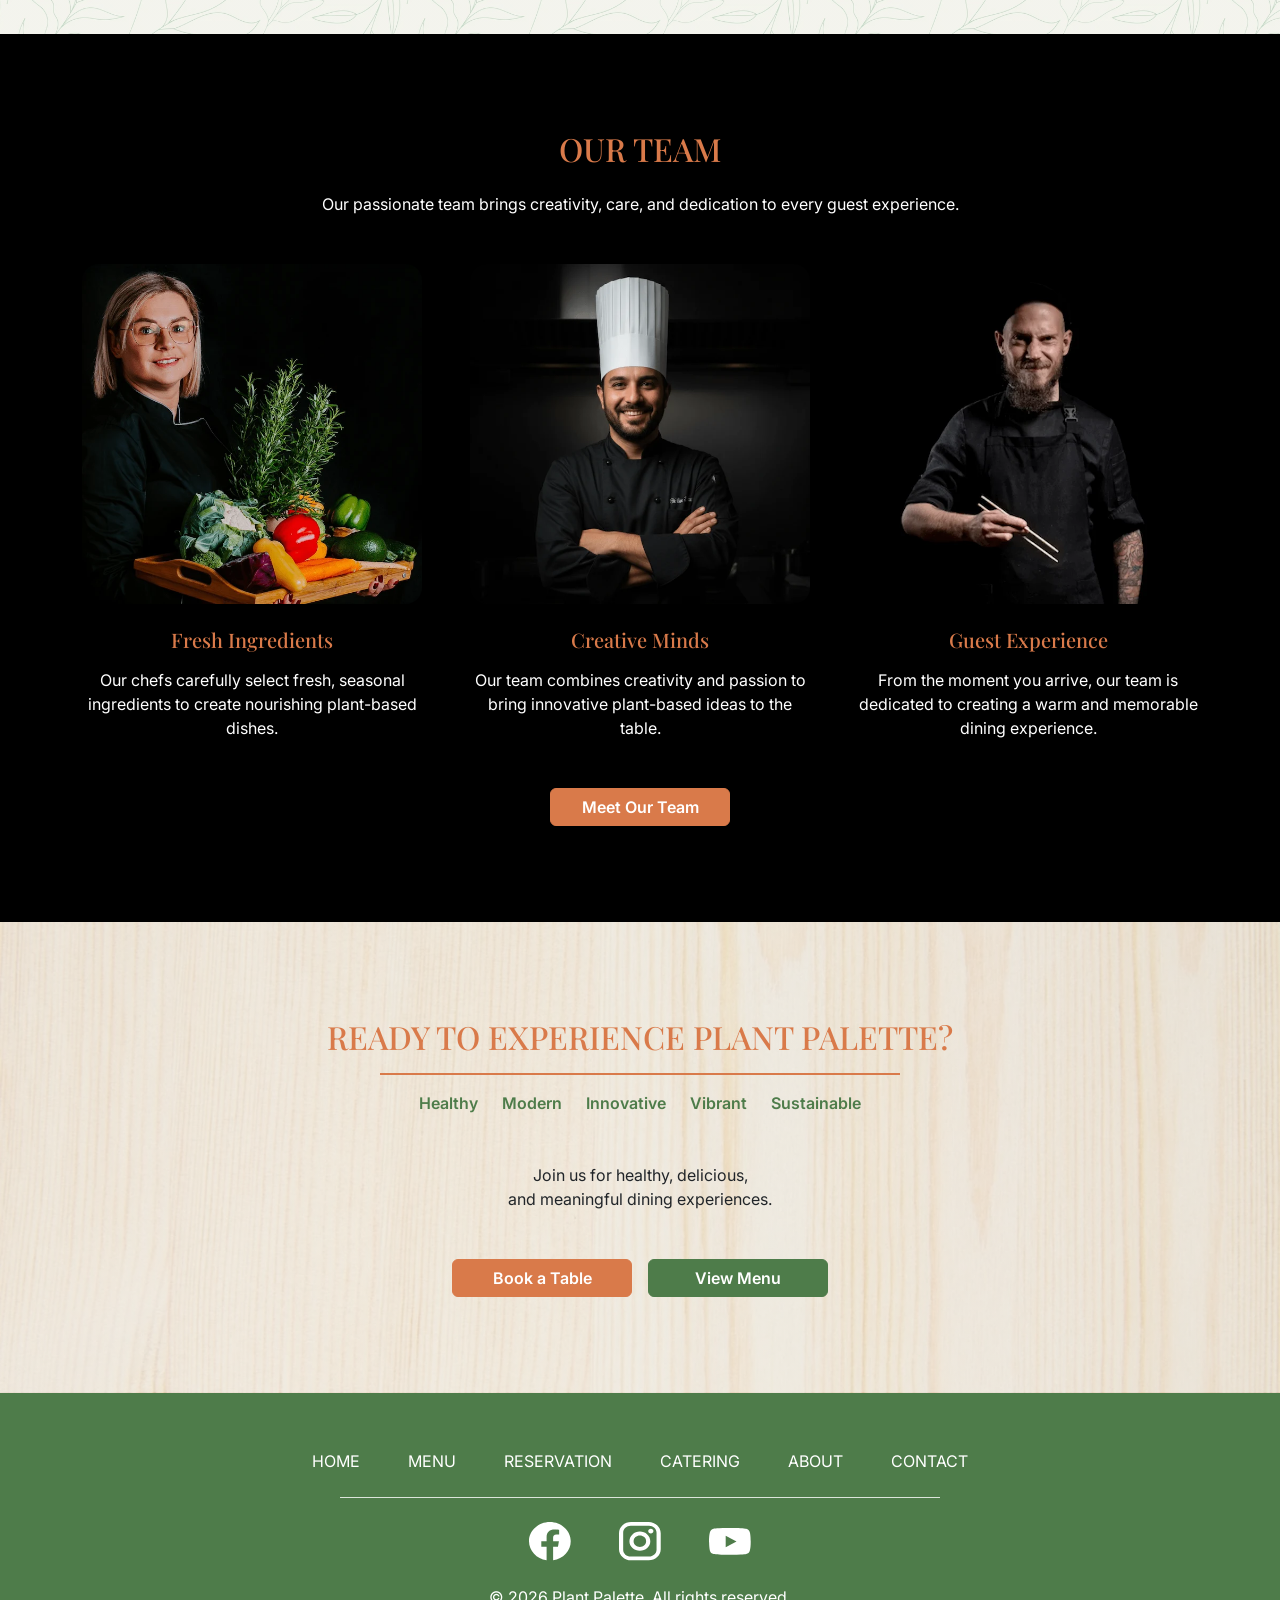
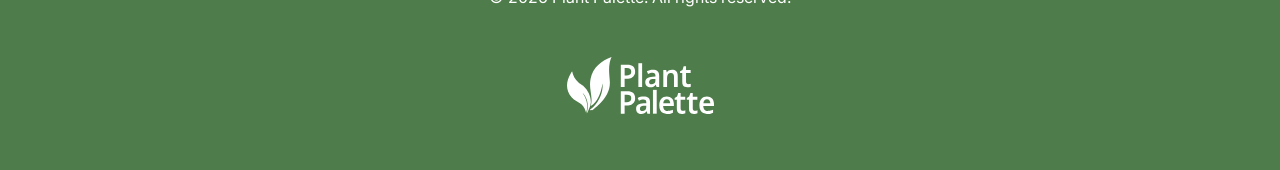
==== commit 53ee9313: "Update layout" ====
--- a/about.html
+++ b/about.html
@@ -91,7 +91,7 @@
                 alt="Chef preparing fresh lettuce at Plant Palette"
             >
 
-            <div class="container d-flex justify-content-center justify-content-md-start">
+            <div class="container d-flex justify-content-center">
                 <div class="hero-content about-hero-content d-flex flex-column justify-content-center">
 
                     <h1>About Plant Palette</h1>
@@ -422,7 +422,7 @@
                         Book a Table
                     </a>
 
-                    <a class="btn btn-primary" href="#">
+                    <a class="btn btn-primary" href="index.html#innovative-cuisine">
                         View Menu
                     </a>
                 </div>
--- a/css/style.css
+++ b/css/style.css
@@ -0,0 +1,889 @@
+:root {
+  --bs-primary: #4e7c4a;
+  --bs-primary-rgb: 78, 124, 74;
+
+  --bs-secondary: #8fbd78;
+  --bs-secondary-rgb: 143, 189, 120;
+
+  --bs-body-bg: #f7f3ed;
+  --bs-body-color: #2c2c2c;
+
+  --color-accent: #d97a4a;
+  --color-highlight: #f2c14e;
+  --color-dark: #2c2c2c;
+  --color-black: #000;
+  --color-light: #f7f3ed;
+
+  --font-heading: "Playfair Display", serif;
+  --font-body: "Inter", sans-serif;
+}
+
+body {
+  font-family: var(--font-body);
+  background-color: var(--bs-body-bg);
+  color: var(--bs-body-color);
+}
+
+h1,
+h2,
+h3,
+h4,
+h5,
+h6 {
+  font-family: var(--font-heading);
+}
+
+h2 {
+  font-size: 1.3rem;
+  color: var(--color-accent);
+}
+
+@media (min-width: 768px) {
+  h2 {
+    font-size: 1.5rem;
+  }
+}
+
+@media (min-width: 1200px) {
+  h2 {
+    font-size: 2rem;
+  }
+}
+
+/* =========================
+   Header / Navigation
+========================= */
+
+.navbar {
+  background-color: var(--color-light);
+}
+
+.navbar-brand img {
+  width: 147px;
+  height: auto;
+}
+
+.nav-link {
+  width: fit-content;
+  font-size: 1rem;
+  font-weight: 500;
+  color: var(--color-dark);
+  transition: color 0.3s ease;
+}
+
+.nav-link:hover,
+.nav-link:focus-visible {
+  color: var(--color-accent);
+}
+
+.navbar-nav .nav-link.active {
+  color: var(--color-accent);
+  border-bottom: 2px solid var(--color-accent);
+}
+
+/* =========================
+   Home Hero Section
+========================= */
+
+.hero {
+  position: relative;
+  min-height: 620px;
+  display: flex;
+  align-items: center;
+  overflow: hidden;
+}
+
+.hero-image {
+  position: absolute;
+  inset: 0;
+  width: 100%;
+  height: 100%;
+  object-fit: cover;
+  object-position: center;
+  z-index: 0;
+}
+
+.hero .container {
+  position: relative;
+  z-index: 1;
+}
+
+.hero-content {
+  width: 84%;
+  max-width: 380px;
+  padding: 2rem 1.5rem;
+  background-color: rgba(0, 0, 0, 0.65);
+  color: var(--color-light);
+  border-radius: 20px;
+}
+
+.hero-content h1 {
+  margin-bottom: 1.25rem;
+  font-size: 2rem;
+  line-height: 1.2;
+  color: var(--color-accent);
+}
+
+.hero-divider {
+  width: 100%;
+  height: 1px;
+  margin-bottom: 1.25rem;
+  background-color: var(--color-accent);
+}
+
+.hero-content p {
+  margin-bottom: 1.8rem;
+  font-size: 0.9rem;
+  line-height: 1.5;
+}
+
+/* Button */
+.btn {
+  font-family: var(--font-body);
+  font-weight: 600;
+
+  --bs-btn-color: #fff;
+  --bs-btn-bg: var(--button-color);
+  --bs-btn-border-color: var(--button-color);
+
+  --bs-btn-hover-color: var(--button-color);
+  --bs-btn-hover-bg: #fff;
+  --bs-btn-hover-border-color: var(--button-color);
+
+  --bs-btn-active-color: var(--button-color);
+  --bs-btn-active-bg: var(--color-black);
+  --bs-btn-active-border-color: var(--button-color);
+
+  transition:
+    background-color 0.3s ease,
+    border-color 0.3s ease,
+    color 0.3s ease;
+}
+
+/* Book a Table */
+.btn-accent {
+  --button-color: var(--color-accent);
+}
+
+/* View Menu */
+.btn-primary {
+  --button-color: var(--bs-primary);
+}
+
+/* Keyboard Focus */
+.btn:focus-visible {
+  color: var(--button-color);
+  background-color: var(--color-black);
+  border-color: var(--button-color);
+  box-shadow: none;
+  outline: 2px solid var(--button-color);
+  outline-offset: 3px;
+}
+
+.hero-content .btn {
+  width: 150px;
+}
+
+/* Tablet 768px - 1199px */
+@media (min-width: 768px) {
+
+  .hero-content {
+    width: auto;
+    max-width: 480px;
+    padding: 4rem;
+  }
+
+  .hero-content h1 {
+    font-size: clamp(2.25rem, 3.5vw, 3rem);
+  }
+
+  .hero-content .btn {
+    width: 170px;
+  }
+}
+
+/* Desktop 1200px */
+@media (min-width: 1200px) {
+  .hero-content {
+    max-width: 520px;
+    padding: 4rem;
+  }
+}
+
+/* =========================
+   Reservation Hero
+========================= */
+
+.reservation-hero-content {
+  max-width: 430px;
+  min-height: 250px;
+}
+
+/* Tablet 768px - 1199px */
+
+@media (min-width: 768px) {
+
+  .reservation-hero-content {
+    max-width: 500px;
+  }
+}
+
+/* Desktop 1200px+ */
+
+@media (min-width: 1200px) {
+
+  .reservation-hero-content {
+    max-width: 700px;
+    min-height: 300px;
+  }
+}
+
+/* =========================
+   About Hero
+========================= */
+
+.about-hero-content {
+  max-width: 420px;
+  min-height: 350px;
+}
+
+.about-hero .hero-image {
+  object-position: center 95%;
+}
+
+/* Tablet */
+
+@media (min-width: 768px) {
+
+  .about-hero-content {
+    max-width: 500px;
+  }
+}
+
+/* Desktop */
+
+@media (min-width: 1200px) {
+
+  .about-hero-content {
+    max-width: 600px;
+  }
+}
+
+/* =========================
+   Healthy Ingredients Section
+========================= */
+
+.healthy-ingredients {
+  padding: 4rem 1.5rem;
+  background-color: var(--color-light);
+}
+
+.ingredients-intro {
+  line-height: 1.6;
+}
+
+.ingredients-image {
+  display: block;
+  width: 100%;
+  margin-inline: auto;
+  aspect-ratio: 4 / 3;
+  object-fit: cover;
+}
+
+.ingredients-list {
+  color: var(--bs-primary);
+  font-weight: 600;
+}
+
+.ingredients-list img {
+  width: 25px;
+  height: 25px;
+}
+
+.learn-more {
+  color: var(--color-accent);
+  text-decoration: none;
+  transition: color 0.3s ease;
+}
+
+.learn-more:hover {
+  color: var(--bs-primary);
+}
+
+.learn-more:focus,
+.learn-more:focus-visible {
+  color: var(--bs-primary);
+  text-decoration: underline;
+  text-decoration-color: var(--bs-primary);
+  text-decoration-thickness: 2px;
+  text-underline-offset: 4px;
+}
+
+/* Tablet 768px - 1199px */
+
+@media (min-width: 768px) {
+
+  .healthy-ingredients {
+    padding: 4rem 1.5rem;
+  }
+
+  .healthy-ingredients .row {
+    --bs-gutter-x: 3rem;
+  }
+
+  .healthy-ingredients h2 {
+    white-space: nowrap;
+  }
+
+  .ingredients-image {
+    width: 100%;
+  }
+}
+
+/* Desktop 1200px */
+
+@media (min-width: 1200px) {
+
+  .healthy-ingredients {
+    padding: 5rem 0;
+  }
+
+  .healthy-ingredients .row {
+    --bs-gutter-x: 5rem;
+  }
+
+  .ingredients-image {
+    width: 90%;
+    margin-left: auto;
+    margin-right: 0;
+  }
+}
+/* =========================
+   Innovative Cuisine Section
+========================= */
+
+.innovative-cuisine {
+  padding: 4rem 1.5rem;
+  background-color: var(--color-black);
+  color: #fff;
+}
+
+.cuisine-intro {
+  max-width: 600px;
+  line-height: 1.6;
+}
+
+.cuisine-image {
+  display: block;
+  width: 100%;
+  aspect-ratio: 4 / 3;
+  object-fit: cover;
+}
+
+.cuisine-card p {
+  line-height: 1.6;
+}
+
+/* Tablet 768px - 1199px */
+
+@media (min-width: 768px) {
+
+  .innovative-cuisine {
+    padding: 4rem 2rem;
+  }
+ 
+  .cuisine-intro {
+    max-width: 650px;
+  }
+
+  .innovative-cuisine .row {
+    --bs-gutter-x: 2rem;
+    --bs-gutter-y: 2.5rem;
+  }
+}
+
+/* Desktop 1200px */
+
+@media (min-width: 1200px) {
+
+  .innovative-cuisine {
+    padding: 5rem 0;
+  }
+
+  .cuisine-intro {
+    max-width: 900px;
+  }
+
+  .innovative-cuisine .row {
+    --bs-gutter-x: 2rem;
+  }
+}
+
+/* =========================
+   Modern Dining Section
+========================= */
+
+.modern-dining {
+  padding: 4rem 1.5rem;
+  background-color: var(--color-light);
+}
+
+.dining-image {
+  width: 100%;
+  aspect-ratio: 4 / 3;
+  object-fit: cover;
+}
+
+.dining-list {
+  width: fit-content;
+  margin-inline: auto;
+  color: var(--bs-primary);
+}
+
+/* Tablet 768px - 1199px */
+@media (min-width: 768px) {
+
+  .modern-dining {
+    padding: 4rem 1.5rem;
+  }
+
+  .modern-dining .row {
+    --bs-gutter-x: 2rem;
+  }
+
+  .modern-dining h2 {
+    white-space: nowrap;
+  }
+
+  .dining-list {
+    width: auto;
+    margin-inline: 0;
+  }
+}
+
+/* Desktop 1200px+ */
+@media (min-width: 1200px) {
+
+  .modern-dining {
+    padding: 5rem 0;
+  }
+
+  .modern-dining .row {
+    --bs-gutter-x: 4rem;
+  }
+
+  .dining-image {
+    display: block;
+    width: 90%;
+    margin-left: auto;
+    margin-right: 0;
+  }
+
+  .modern-dining .dining-list {
+    margin-top: 1.5rem;
+  }
+}
+
+/* =========================
+   CTA Section
+========================= */
+
+.cta-section {
+  padding: 4rem 1.5rem;
+
+  background-image:
+    linear-gradient(
+      rgba(247, 243, 237, 0.65),
+      rgba(247, 243, 237, 0.65)
+    ),
+    url("../images/wood-bg.webp");
+
+  background-size: cover;
+  background-position: center;
+}
+
+.cta-section h2 {
+  font-size: clamp(0.9rem, 4vw, 1.05rem);
+}
+
+.cta-divider {
+  width: 100%;
+  max-width: 520px;
+  height: 2px;
+  background-color: var(--color-accent);
+}
+
+.cta-keywords {
+  font-size: 0.85rem;
+}
+
+.cta-intro {
+  color: var(--color-dark);
+}
+
+.cta-section .btn {
+  width: 170px;
+}
+
+/* Tablet */
+@media (min-width: 768px) {
+
+  .cta-section {
+    padding: 5rem 1.5rem;
+  }
+
+  .cta-section h2 {
+    font-size: 1.5rem;
+  }
+
+  .cta-keywords {
+    font-size: 1rem;
+  }
+}
+
+/* Desktop */
+@media (min-width: 1200px) {
+
+  .cta-section {
+    padding: 6rem 0;
+  }
+
+  .cta-section h2 {
+    font-size: 2rem;
+  }
+
+  .cta-section .btn {
+    width: 180px;
+  }
+}
+
+ /* =========================
+   Footer
+========================= */
+
+.site-footer {
+  padding: 3rem 0;
+  background-color: var(--bs-primary);
+  color: #fff;
+}
+
+.footer-link {
+  color: #fff;
+  text-decoration: none;
+  text-transform: uppercase;
+  transition: color 0.3s ease;
+}
+
+.footer-link:hover,
+.footer-link:focus-visible {
+  color: var(--color-highlight);
+}
+
+.footer-divider {
+  width: 100%;
+  border-color: rgba(255, 255, 255, 0.8);
+  opacity: 1;
+}
+
+.site-footer a[aria-label] {
+  display: inline-flex;
+  align-items: center;
+  justify-content: center;
+}
+
+.footer-copyright {
+  color: #fff;
+  line-height: 1.5;
+}
+
+.footer-logo {
+  width: 147px;
+  height: auto;
+}
+
+/* tablet */
+
+@media (min-width: 768px) {
+
+  .footer-divider {
+    max-width: 600px;
+  }
+}
+
+/* desktop */
+
+@media (min-width: 1200px) {
+
+  .site-footer {
+    padding: 3.5rem 0;
+  }
+}
+
+/* =========================
+   Reservation Form Section
+========================= */
+
+.reservation-form-section {
+  padding: 4rem 1.5rem;
+  background-color: var(--color-black);
+  color: #fff;
+}
+
+.reservation-form-section .form-control,
+.reservation-form-section .form-select {
+  background-color: var(--color-light);
+  border: 0;
+}
+
+.reservation-form-section .form-label {
+  color: var(--color-accent);
+  font-weight: 500;
+}
+
+.reservation-form-section textarea.form-control {
+  min-height: 160px;
+  resize: vertical;
+}
+
+.reservation-form-section .btn {
+  width: 170px;
+}
+
+
+/* Tablet */
+@media (min-width: 768px) {
+
+  .reservation-form-section {
+    padding: 5rem 1.5rem;
+  }
+}
+
+
+/* Desktop */
+@media (min-width: 1200px) {
+
+  .reservation-form-section {
+    padding: 6rem 0;
+  }
+
+  .reservation-form-section .btn {
+    width: 180px;
+  }
+}
+
+/* =========================
+   How It Works Section
+========================= */
+
+.how-it-works {
+  padding: 4rem 1.5rem;
+  background-color: var(--bs-body-bg);
+}
+
+.how-step {
+  max-width: 320px;
+  margin-inline: auto;
+}
+
+.step-number {
+  display: flex;
+  align-items: center;
+  justify-content: center;
+  width: 42px;
+  height: 42px;
+  margin: 0 auto 1.5rem;
+  background-color: var(--color-accent);
+  color: #fff;
+  border-radius: 50%;
+}
+
+.step-card {
+  min-height: 300px;
+  padding: 2rem;
+  display: flex;
+  flex-direction: column;
+  align-items: center;
+  justify-content: center;
+  background-color: rgba(var(--bs-secondary-rgb), 0.4);
+  border-radius: 20px;
+}
+
+.step-icon {
+  display: block;
+  width: 75px;
+  height: 75px;
+  margin: 0 auto 1.5rem;
+  object-fit: contain;
+}
+
+.how-step h3 {
+  margin-bottom: 1rem;
+  font-size: 1.25rem;
+  color: var(--color-accent);
+}
+
+.how-step p {
+  line-height: 1.6;
+  color: var(--color-dark);
+}
+
+/* Tablet */
+
+@media (min-width: 768px) {
+
+  .how-it-works {
+    padding: 5rem 1.5rem;
+  }
+}
+
+/* Desktop */
+
+@media (min-width: 1200px) {
+
+  .how-it-works {
+    padding: 6rem 0;
+  }
+}
+
+/* =========================
+   Our Story Section
+========================= */
+
+.our-story {
+  padding: 4rem 1.5rem;
+  background-color: var(--bs-body-bg);
+}
+
+.our-story-image {
+  display: block;
+  width: 100%;
+  margin-inline: auto;
+  object-fit: cover;
+}
+
+/* Tablet */
+
+@media (min-width: 768px) {
+
+  .our-story {
+    padding: 4rem 1.5rem;
+  }
+
+  .our-story .row {
+    --bs-gutter-x: 3rem;
+  }
+}
+
+/* Desktop */
+
+@media (min-width: 1200px) {
+
+  .our-story {
+    padding: 5rem 0;
+  }
+
+  .our-story .row {
+    --bs-gutter-x: 5rem;
+  }
+
+  .our-story-image {
+    width: 90%;
+    margin-left: auto;
+    margin-right: 0;
+  }
+}
+
+/* =========================
+   Our Mission Section
+========================= */
+
+.our-mission {
+  padding: 4rem 1.5rem;
+
+  background-image:
+    linear-gradient(
+      rgba(247, 243, 237, 0.7),
+      rgba(247, 243, 237, 0.7)
+    ),
+    url("../images/mission-bg.webp");
+
+  background-repeat: repeat;
+  background-size: 400px auto;
+  background-position: center;
+}
+
+.mission-icon {
+  width: 70px;
+  height: 70px;
+  margin-bottom: 1rem;
+  object-fit: contain;
+}
+
+/* Tablet */
+
+@media (min-width: 768px) {
+
+  .our-mission {
+    padding: 5rem 1.5rem;
+  }
+}
+
+/* Desktop */
+
+@media (min-width: 1200px) {
+
+  .our-mission {
+    padding: 6rem 0;
+  }
+
+  .mission-content {
+    padding-left: 2rem;
+  }
+}
+
+/* =========================
+   Our Team Section
+========================= */
+
+.our-team {
+  padding: 4rem 1.5rem;
+  background-color: var(--color-black);
+  color: #fff;
+}
+
+.team-image {
+  width: 100%;
+  aspect-ratio: 3 / 3;
+  object-fit: cover;
+  object-position: center top;
+}
+
+.team-member h3 {
+  color: var(--color-accent);
+}
+
+.our-team .btn {
+  width: 170px;
+}
+
+/* Tablet */
+
+@media (min-width: 768px) {
+
+  .our-team {
+    padding: 5rem 1.5rem;
+  }
+}
+
+/* Desktop */
+
+@media (min-width: 1200px) {
+
+  .our-team {
+    padding: 6rem 0;
+  }
+
+  .our-team .btn {
+    width: 180px;
+  }
+}
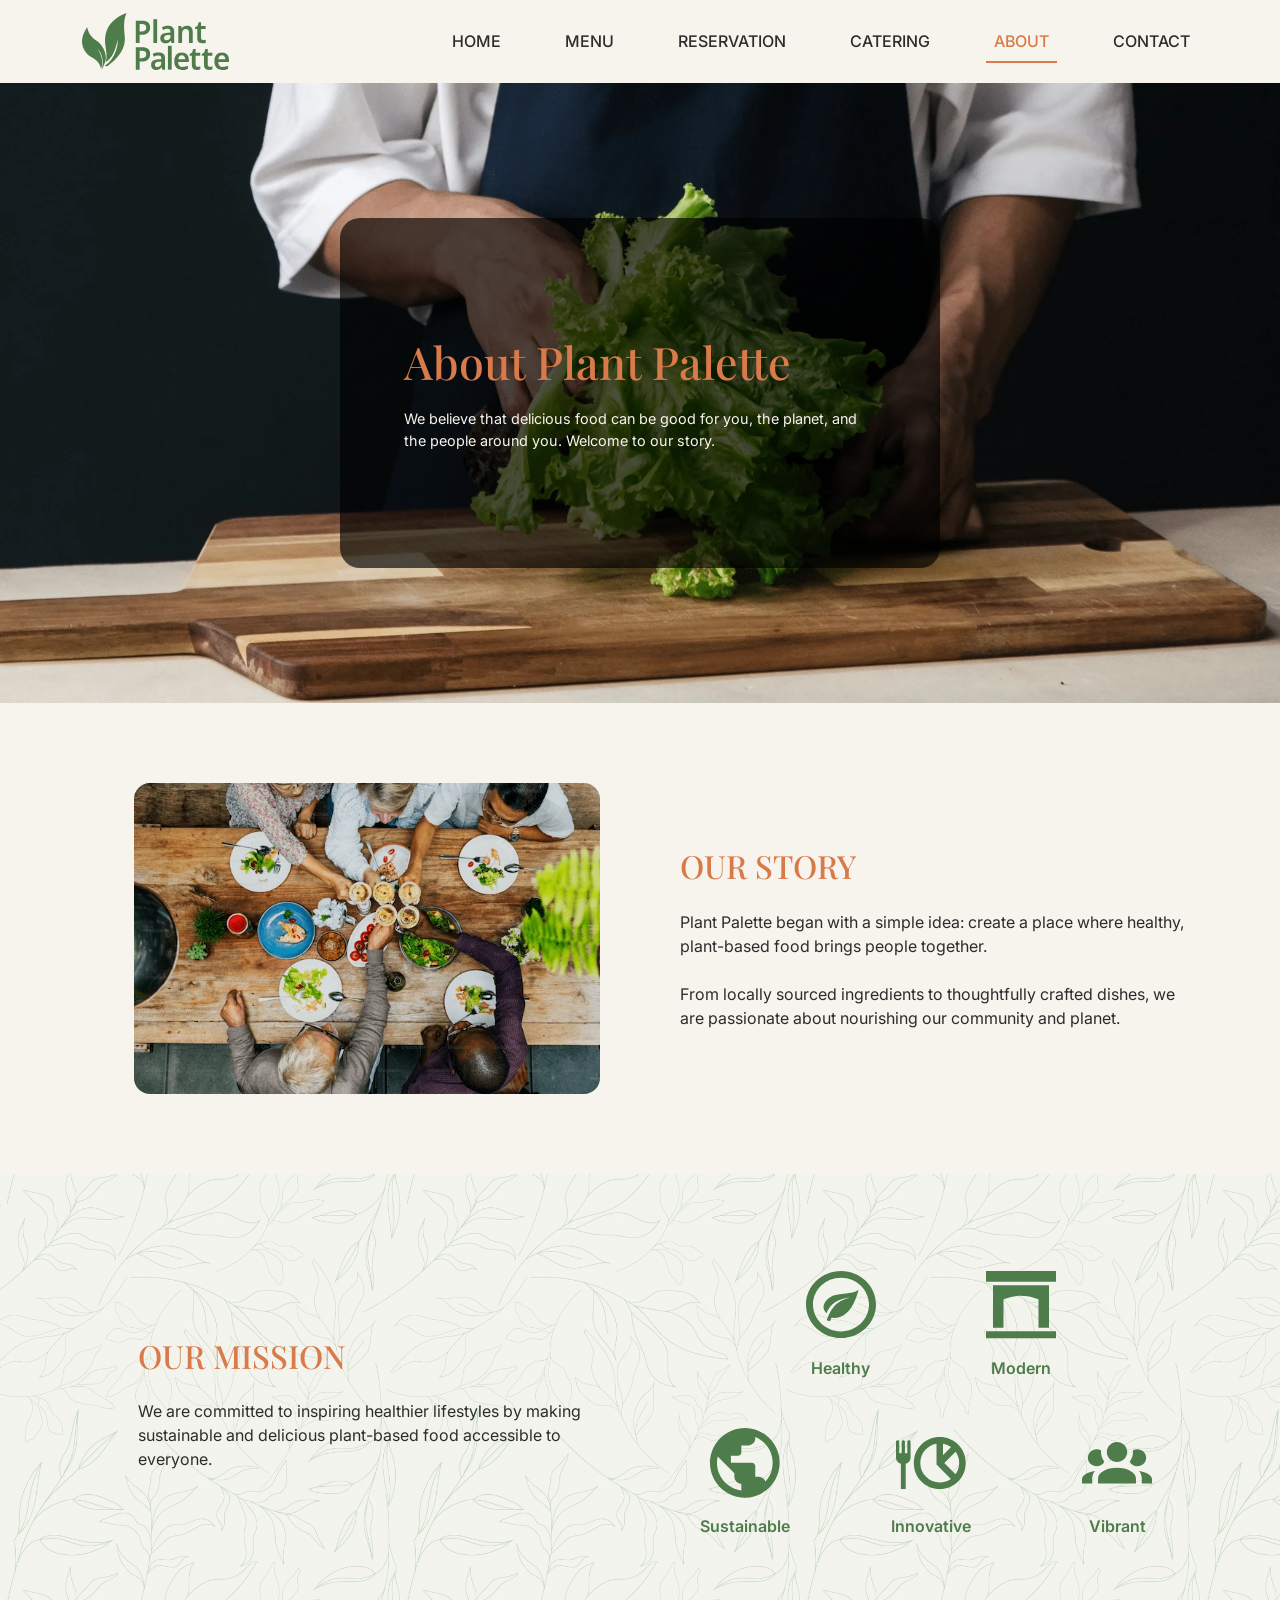
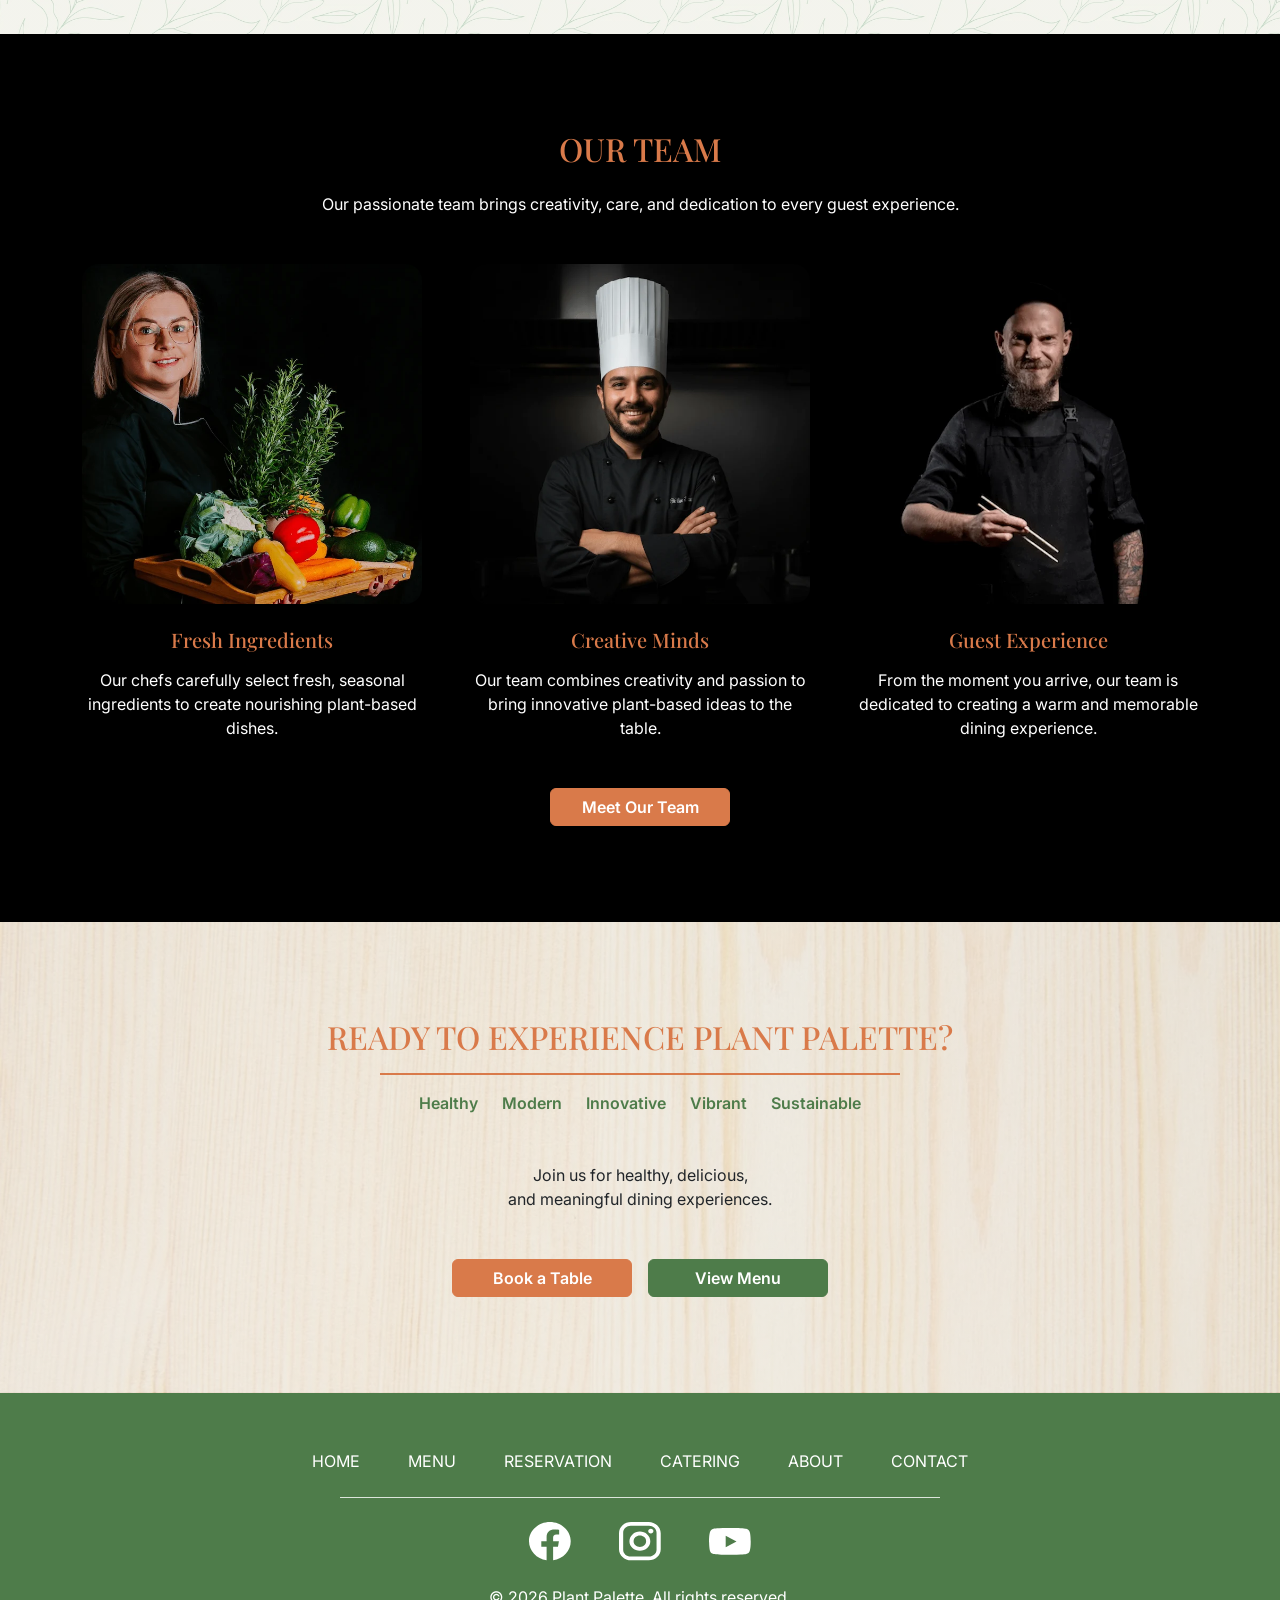
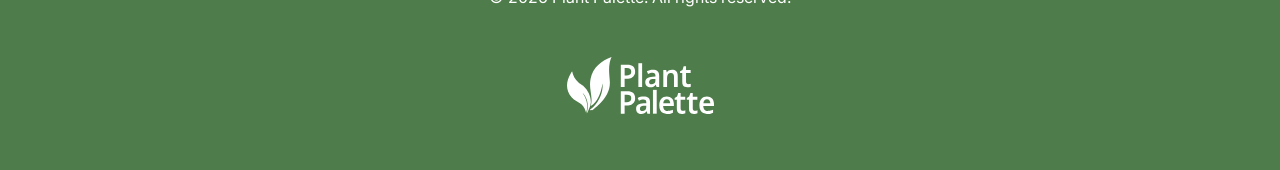
==== commit 16f360d5: "Final project updates and fixes" ====
--- a/about.html
+++ b/about.html
@@ -3,8 +3,9 @@
 <head>
     <meta charset="UTF-8">
     <meta name="viewport" content="width=device-width, initial-scale=1.0">
-
-    <title>Plant Palette | Reservation</title>
+    <meta name="description" content="Learn about Plant Palette, our story, mission, values, and commitment to sustainable plant-based dining.">
+
+    <title>Plant Palette | About</title>
 
     <link rel="preconnect" href="https://fonts.googleapis.com">
     <link rel="preconnect" href="https://fonts.gstatic.com" crossorigin>
@@ -92,7 +93,7 @@
             >
 
             <div class="container d-flex justify-content-center">
-                <div class="hero-content about-hero-content d-flex flex-column justify-content-center">
+                <div class="hero-content about-hero-content d-flex flex-column justify-content-center animate__animated animate__fadeInUp">
 
                     <h1>About Plant Palette</h1>
 
